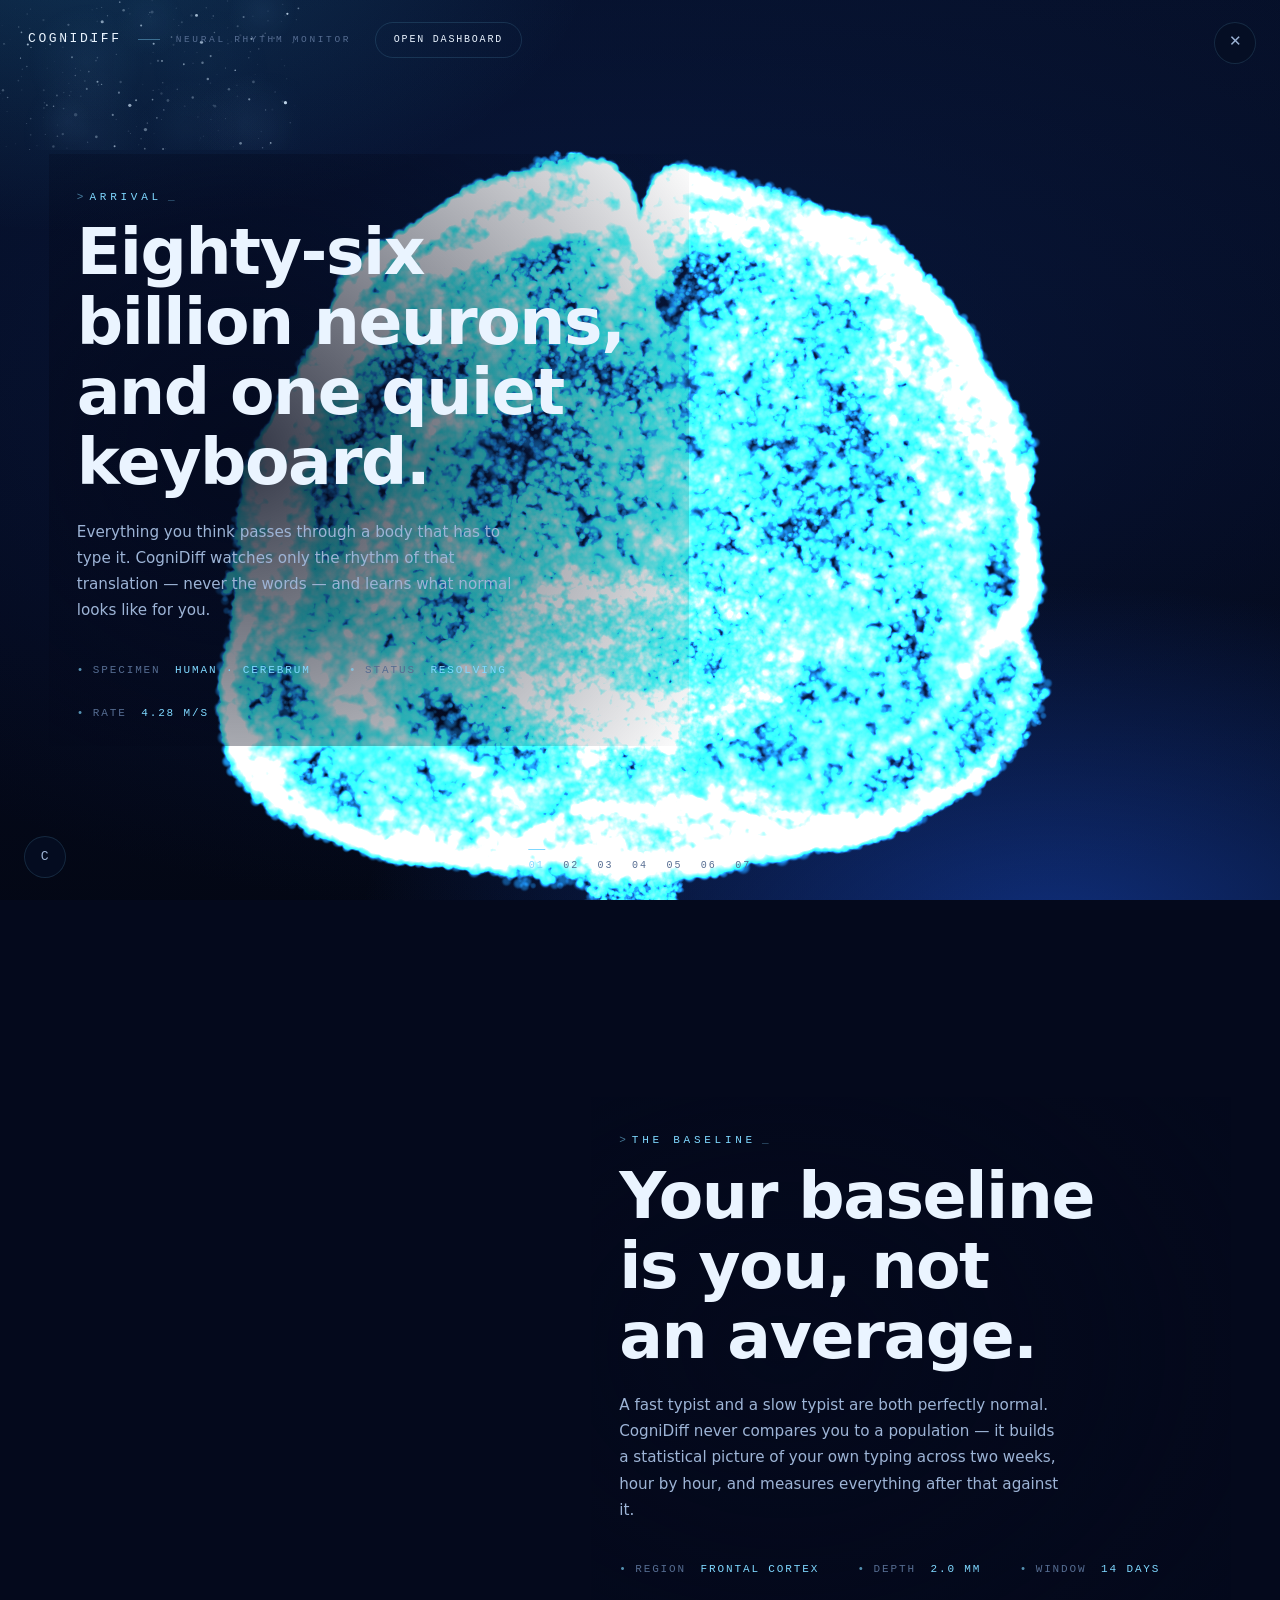
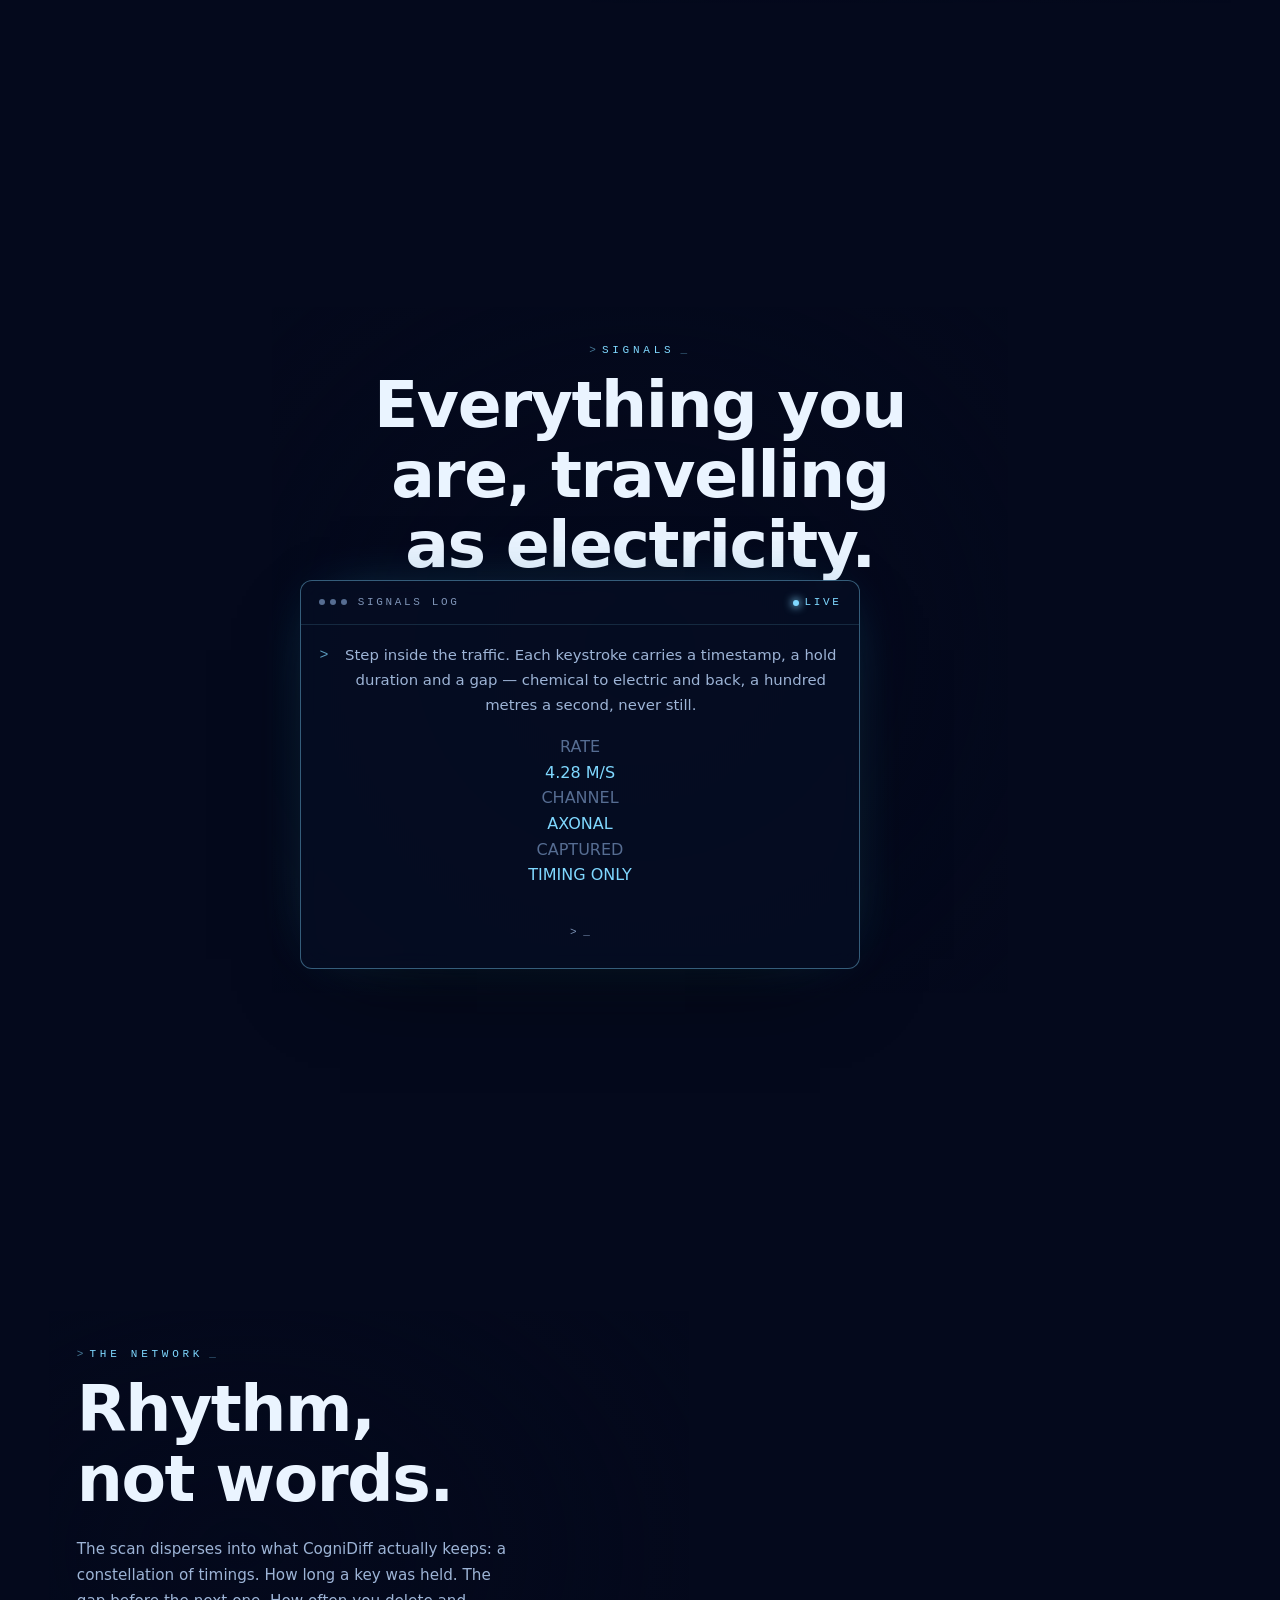
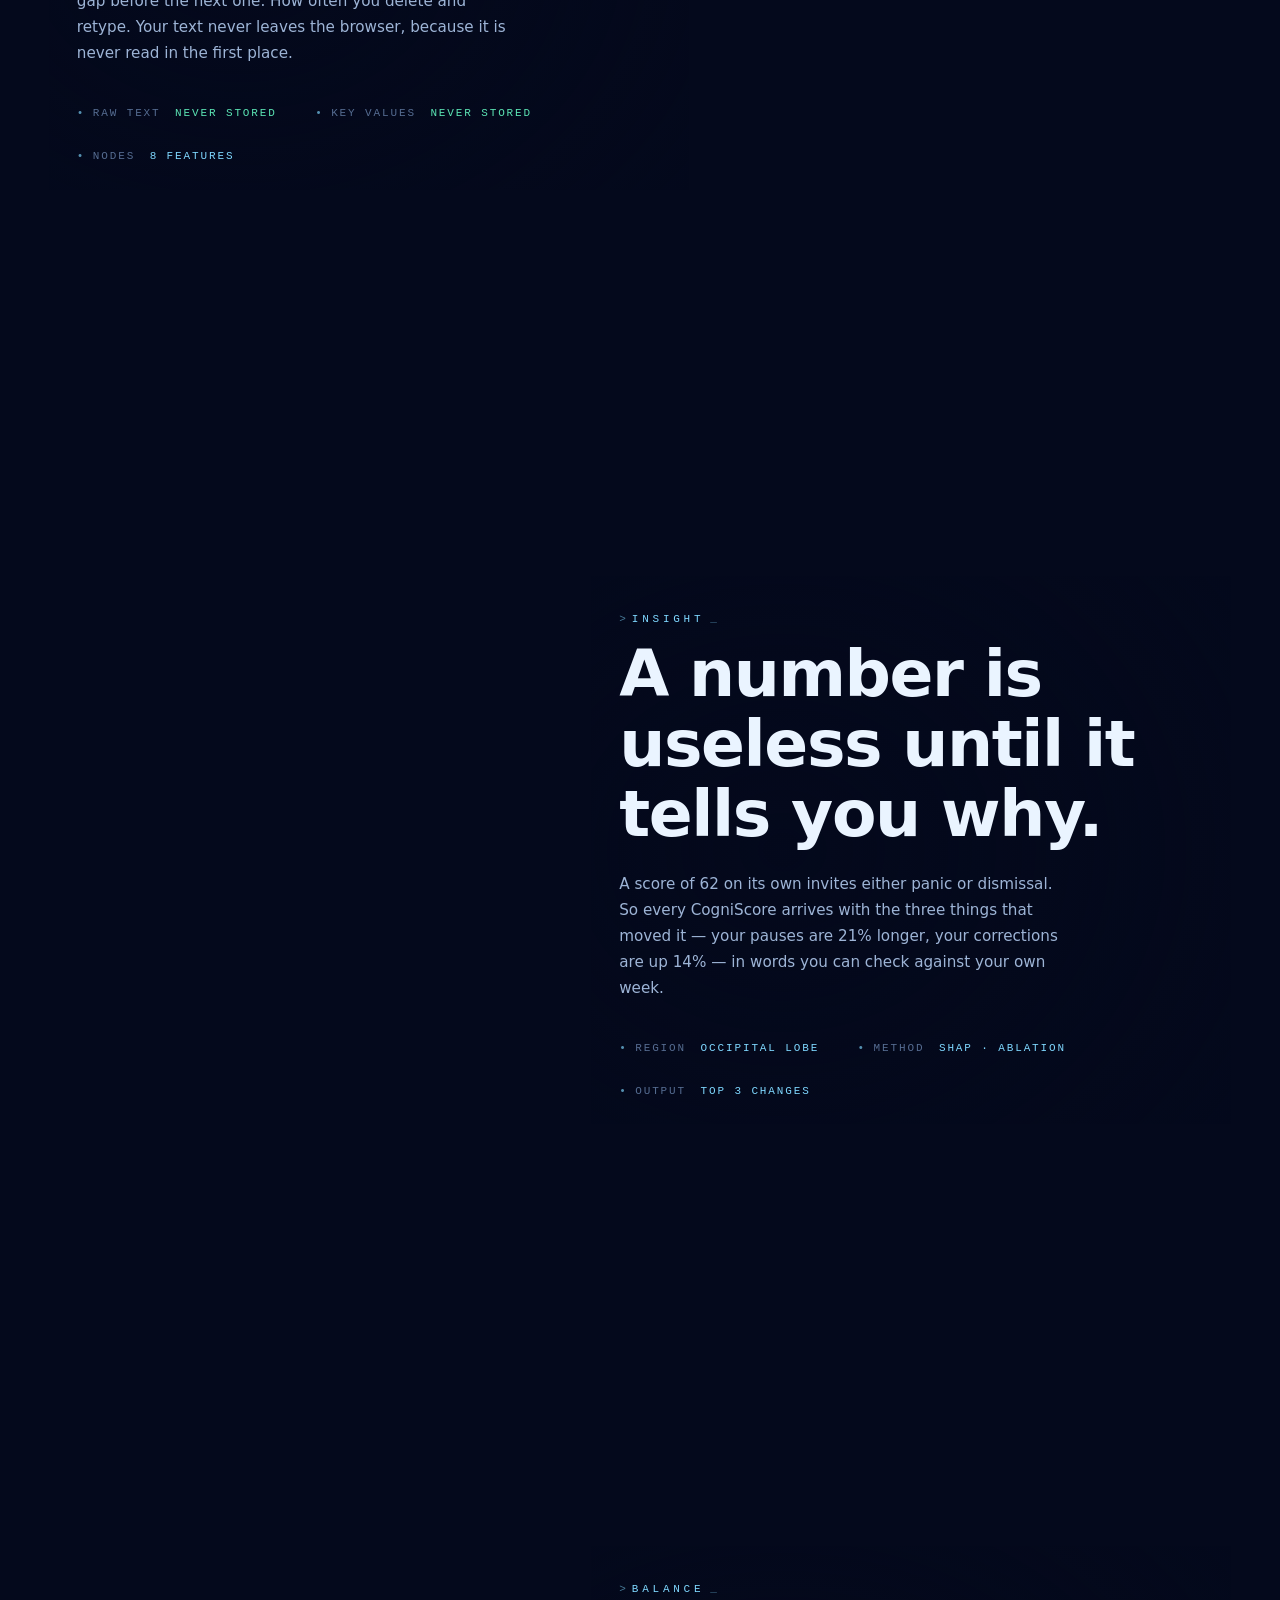
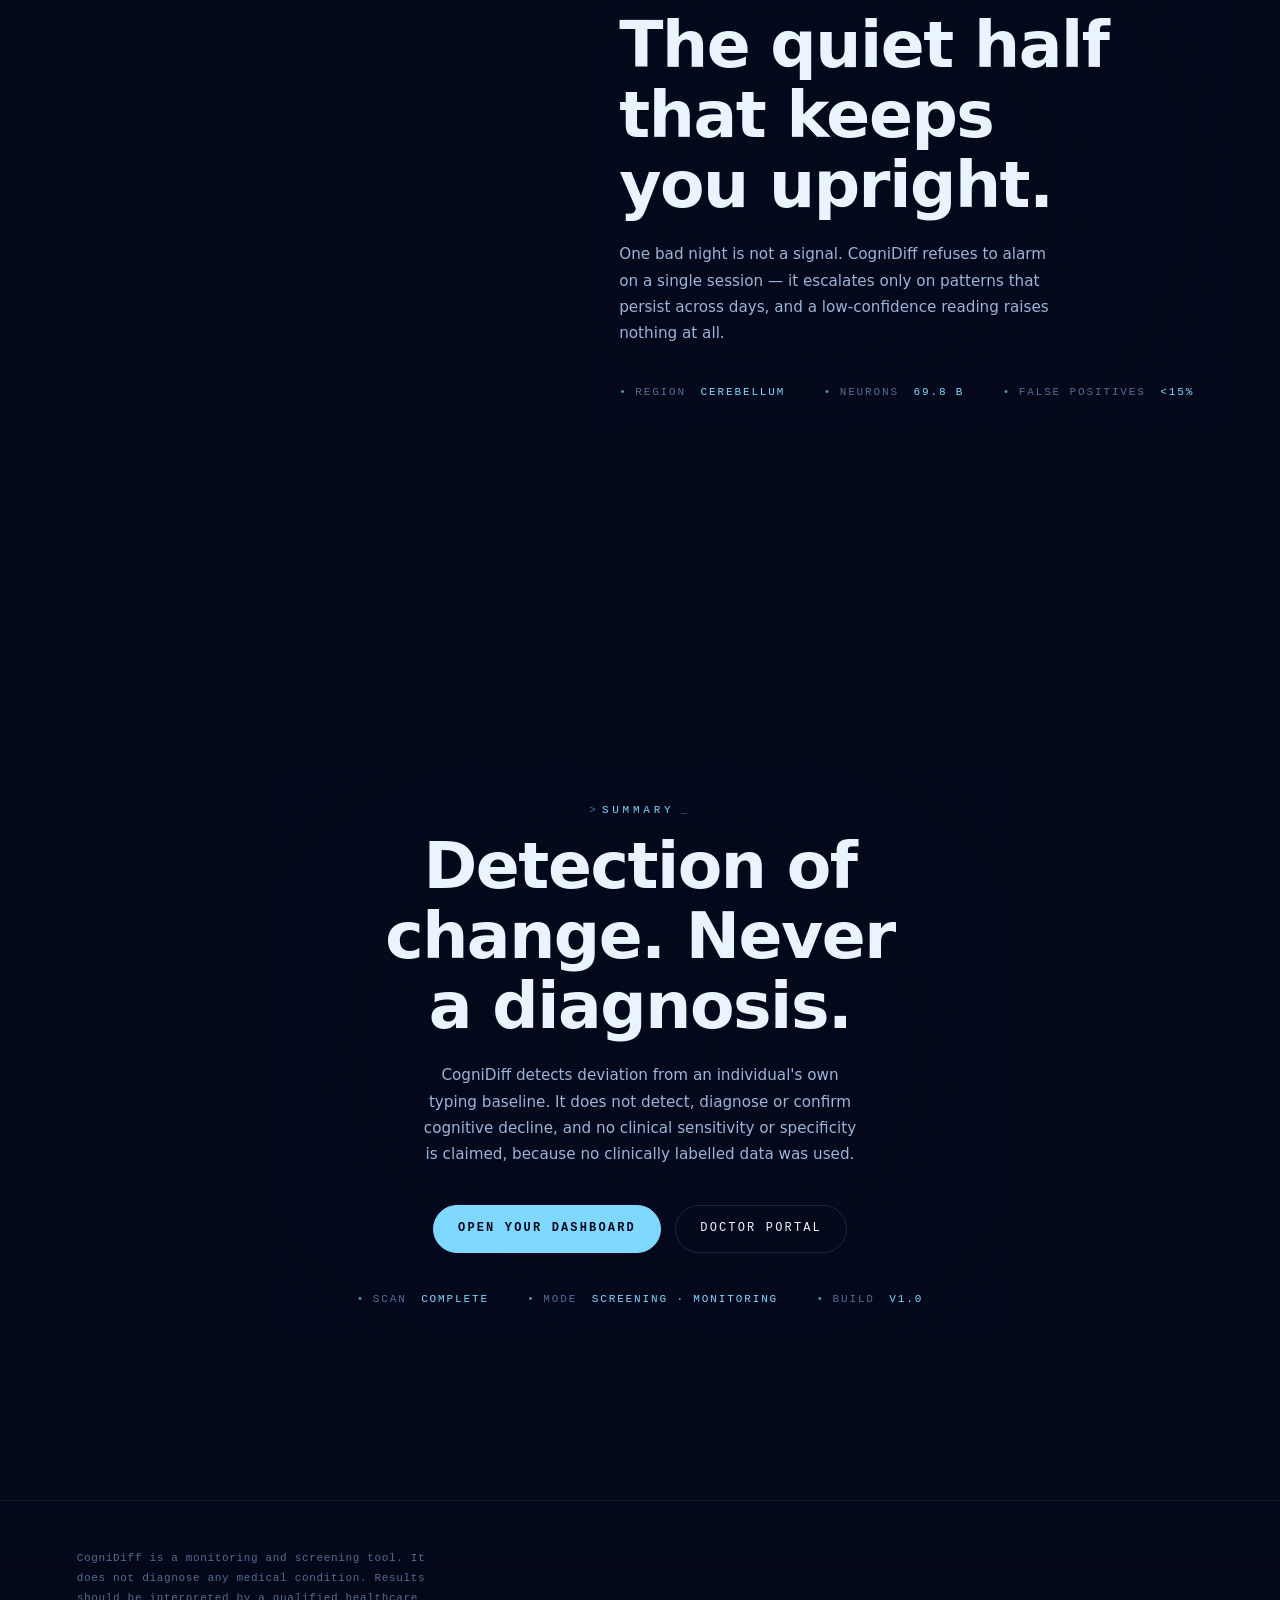
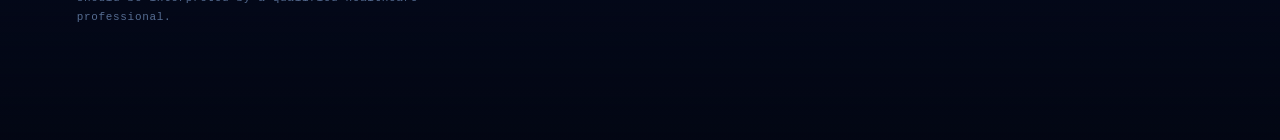
==== frontend/index.html @ f2e7f87f "CogniDiff v1.0 — privacy-preserving cognitive change detection Chrome extension (keystroke timing ca" ====
<!doctype html>
<html lang="en">
<head>
<meta charset="utf-8">
<meta name="viewport" content="width=device-width, initial-scale=1">
<title>CogniDiff — Neural Mapping</title>
<meta name="description" content="CogniDiff detects deviation from your own typing baseline — privately, on your terms. A monitoring and screening tool, not a diagnostic device.">
<link rel="icon" href="assets/favicon.png">
<link rel="stylesheet" href="assets/neural.css">
<link rel="stylesheet" href="assets/landing.css">
</head>
<body class="landing">

<a class="skip-link" href="#state-1">Skip to content</a>

<div class="field" aria-hidden="true"></div>
<canvas id="starfield" aria-hidden="true"></canvas>
<canvas id="brain" aria-hidden="true"></canvas>

<!-- The scan is decorative; this is what a screen reader gets instead. -->
<p class="sr-only">
  A three-dimensional particle rendering of a human brain rotates and zooms as
  you scroll through seven sections describing how CogniDiff works. The
  animation is decorative — all information is in the text below.
</p>

<!-- fixed HUD ---------------------------------------------------------- -->
<a class="hud-close" href="pages/login.html" aria-label="Close the introduction and sign in">&#10005;</a>
<a class="hud-mark" href="#state-1" aria-label="Back to the top">C</a>

<nav class="topbar" aria-label="Primary">
  <span class="topbar__brand">CogniDiff</span>
  <span class="topbar__sep" aria-hidden="true"></span>
  <span class="topbar__tag">NEURAL&nbsp;RHYTHM&nbsp;MONITOR</span>
  <a class="btn btn--ghost topbar__cta" href="pages/login.html">Open dashboard</a>
</nav>

<ol class="steps" id="steps" aria-label="Section progress">
  <li aria-current="step">01</li><li>02</li><li>03</li>
  <li>04</li><li>05</li><li>06</li><li>07</li>
</ol>

<main id="scroll">

  <!-- 01 ARRIVAL ------------------------------------------------------- -->
  <section class="state state--left" id="state-1" data-state="1">
    <div class="state__copy">
      <p class="tag">ARRIVAL</p>
      <h1 class="display">Eighty-six billion neurons, and one quiet keyboard.</h1>
      <p class="lede">
        Everything you think passes through a body that has to type it. CogniDiff
        watches only the rhythm of that translation — never the words — and
        learns what normal looks like for you.
      </p>
      <ul class="telemetry">
        <li>SPECIMEN <b>HUMAN&nbsp;&middot;&nbsp;CEREBRUM</b></li>
        <li>STATUS <b data-live="status">MAPPING</b></li>
        <li>RATE <b data-live="rate">4.21 M/S</b></li>
      </ul>
    </div>
  </section>

  <!-- 02 THE BASELINE -------------------------------------------------- -->
  <section class="state state--right" id="state-2" data-state="2">
    <div class="state__copy">
      <p class="tag">THE&nbsp;BASELINE</p>
      <h2 class="display">Your baseline is you, not an average.</h2>
      <p class="lede">
        A fast typist and a slow typist are both perfectly normal. CogniDiff never
        compares you to a population — it builds a statistical picture of your own
        typing across two weeks, hour by hour, and measures everything after that
        against it.
      </p>
      <ul class="telemetry">
        <li>REGION <b>FRONTAL&nbsp;CORTEX</b></li>
        <li>DEPTH <b>2.0&nbsp;MM</b></li>
        <li>WINDOW <b data-live="window">14 DAYS</b></li>
      </ul>
    </div>
  </section>

  <!-- 03 SIGNALS — terminal card --------------------------------------- -->
  <section class="state state--center" id="state-3" data-state="3">
    <div class="state__copy state__copy--wide">
      <p class="tag">SIGNALS</p>
      <h2 class="display display--center">Everything you are, travelling as electricity.</h2>

      <div class="terminal">
        <div class="terminal__bar">
          <span><span class="terminal__dots" aria-hidden="true"><i></i><i></i><i></i></span>SIGNALS&nbsp;LOG</span>
          <span class="terminal__live">LIVE</span>
        </div>
        <div class="terminal__body">
          <p class="terminal__line">
            Step inside the traffic. Each keystroke carries a timestamp, a hold
            duration and a gap — chemical to electric and back, a hundred metres
            a second, never still.
          </p>
          <dl class="terminal__rows">
            <div><dt class="k">RATE</dt><dd class="v" data-live="rate">4.21 M/S</dd></div>
            <div><dt class="k">CHANNEL</dt><dd class="v">AXONAL</dd></div>
            <div><dt class="k">CAPTURED</dt><dd class="v">TIMING&nbsp;ONLY</dd></div>
          </dl>
        </div>
        <p class="terminal__prompt">&gt;&nbsp;</p>
      </div>
    </div>
  </section>

  <!-- 04 THE NETWORK --------------------------------------------------- -->
  <section class="state state--left" id="state-4" data-state="4">
    <div class="state__copy">
      <p class="tag">THE&nbsp;NETWORK</p>
      <h2 class="display">Rhythm, not words.</h2>
      <p class="lede">
        The scan disperses into what CogniDiff actually keeps: a constellation of
        timings. How long a key was held. The gap before the next one. How often
        you delete and retype. Your text never leaves the browser, because it is
        never read in the first place.
      </p>
      <ul class="telemetry">
        <li>RAW&nbsp;TEXT <b class="tel--ok">NEVER&nbsp;STORED</b></li>
        <li>KEY&nbsp;VALUES <b class="tel--ok">NEVER&nbsp;STORED</b></li>
        <li>NODES <b data-live="nodes">8&nbsp;FEATURES</b></li>
      </ul>
    </div>
  </section>

  <!-- 05 INSIGHT ------------------------------------------------------- -->
  <section class="state state--right" id="state-5" data-state="5">
    <div class="state__copy">
      <p class="tag">INSIGHT</p>
      <h2 class="display">A number is useless until it tells you why.</h2>
      <p class="lede">
        A score of 62 on its own invites either panic or dismissal. So every
        CogniScore arrives with the three things that moved it — your pauses are
        21% longer, your corrections are up 14% — in words you can check against
        your own week.
      </p>
      <ul class="telemetry">
        <li>REGION <b>OCCIPITAL&nbsp;LOBE</b></li>
        <li>METHOD <b>SHAP&nbsp;&middot;&nbsp;ABLATION</b></li>
        <li>OUTPUT <b data-live="output">TOP&nbsp;3&nbsp;CHANGES</b></li>
      </ul>
    </div>
  </section>

  <!-- 06 BALANCE ------------------------------------------------------- -->
  <section class="state state--center-low" id="state-6" data-state="6">
    <div class="state__copy">
      <p class="tag">BALANCE</p>
      <h2 class="display">The quiet half that keeps you upright.</h2>
      <p class="lede">
        One bad night is not a signal. CogniDiff refuses to alarm on a single
        session — it escalates only on patterns that persist across days, and a
        low-confidence reading raises nothing at all.
      </p>
      <ul class="telemetry">
        <li>REGION <b>CEREBELLUM</b></li>
        <li>NEURONS <b>69.8&nbsp;B</b></li>
        <li>FALSE&nbsp;POSITIVES <b data-live="fp">&lt;15%</b></li>
      </ul>
    </div>
  </section>

  <!-- 07 SUMMARY ------------------------------------------------------- -->
  <section class="state state--center" id="state-7" data-state="7">
    <div class="state__copy state__copy--wide">
      <p class="tag">SUMMARY</p>
      <h2 class="display display--center">Detection of change. Never a diagnosis.</h2>
      <p class="lede lede--center">
        CogniDiff detects deviation from an individual's own typing baseline. It
        does not detect, diagnose or confirm cognitive decline, and no clinical
        sensitivity or specificity is claimed, because no clinically labelled
        data was used.
      </p>

      <div class="cta">
        <a class="btn btn--solid" href="pages/login.html">Open your dashboard</a>
        <a class="btn btn--ghost" href="pages/login.html?role=doctor">Doctor portal</a>
      </div>

      <ul class="telemetry telemetry--center">
        <li>SCAN <b>COMPLETE</b></li>
        <li>MODE <b>SCREENING&nbsp;&middot;&nbsp;MONITORING</b></li>
        <li>BUILD <b>v1.0</b></li>
      </ul>
    </div>
  </section>

</main>

<footer class="landing-foot">
  <p>
    CogniDiff is a monitoring and screening tool. It does not diagnose any medical
    condition. Results should be interpreted by a qualified healthcare professional.
  </p>
</footer>

<script src="vendor/three.min.js"></script>
<script src="vendor/gsap.min.js"></script>
<script src="vendor/ScrollTrigger.min.js"></script>
<script src="assets/starfield.js"></script>
<script src="assets/neural-brain.js"></script>
<script src="assets/landing.js"></script>
</body>
</html>
---- frontend/assets/neural.css ----
/* ==========================================================================
   CogniDiff design system
   Deep navy field, drifting starfield, cyan neural accents, monospace HUD.
   Shared by the landing page, the dashboard, the mini-tasks and the doctor
   report so the whole product reads as one instrument.
   ========================================================================== */

:root {
  /* --- field ------------------------------------------------------------ */
  --bg-deep:    #04091c;
  --bg-mid:     #071331;
  --bg-high:    #0b2050;
  --glow-blue:  #1a4fd0;
  --glow-cyan:  #38bdf8;

  /* --- surfaces --------------------------------------------------------- */
  --panel:      rgba(12, 30, 68, .42);
  --panel-solid:rgba(7, 17, 42, .92);
  --line:       rgba(127, 216, 255, .14);
  --line-hot:   rgba(127, 216, 255, .40);

  /* --- ink -------------------------------------------------------------- */
  --text:       #eaf4ff;
  --text-dim:   #9db4d6;
  --muted:      #7f95b8;
  --faint:      #566d92;

  /* --- accents ---------------------------------------------------------- */
  --cyan:       #7fd8ff;
  --cyan-hot:   #38bdf8;
  --green:      #5ce6b5;
  --yellow:     #ffd166;
  --orange:     #ff9f5a;
  --red:        #ff7a8a;
  --violet:     #a78bfa;

  /* --- type ------------------------------------------------------------- */
  --mono: "JetBrains Mono", "Cascadia Mono", "SF Mono", Consolas, ui-monospace, monospace;
  --sans: "Segoe UI Variable Display", "Segoe UI", Inter, system-ui, -apple-system, sans-serif;

  --step: clamp(11px, .78vw, 13px);
  --radius: 12px;
  --maxw: 1240px;
}

* { box-sizing: border-box; }

html { scroll-behavior: smooth; }
@media (prefers-reduced-motion: reduce) { html { scroll-behavior: auto; } }

body {
  margin: 0;
  min-height: 100vh;
  font-family: var(--sans);
  font-size: 16px;                 /* health tool — never below 16px body */
  line-height: 1.6;
  color: var(--text);
  background: var(--bg-deep);
  -webkit-font-smoothing: antialiased;
  overflow-x: hidden;
}

/* The galaxy field. Two coloured glows over a vertical gradient, exactly the
   deep-navy-with-a-blue-bloom look of the reference scan. */
.field {
  position: fixed;
  inset: 0;
  z-index: -2;
  background:
    radial-gradient(90% 65% at 82% 104%, rgba(26, 79, 208, .55), transparent 60%),
    radial-gradient(70% 55% at 6% -6%,  rgba(56, 189, 248, .18), transparent 58%),
    radial-gradient(120% 90% at 50% 40%, rgba(11, 32, 80, .55), transparent 70%),
    linear-gradient(175deg, #061029 0%, var(--bg-deep) 60%, #030713 100%);
}

/* Starfield canvas sits above the gradient, below all content. */
#starfield {
  position: fixed;
  inset: 0;
  z-index: -1;
  pointer-events: none;
}

/* ==========================================================================
   accessibility primitives
   ========================================================================== */

.sr-only {
  position: absolute; width: 1px; height: 1px;
  padding: 0; margin: -1px; overflow: hidden;
  clip: rect(0 0 0 0); white-space: nowrap; border: 0;
}

.skip-link {
  position: absolute; top: -100px; left: 12px; z-index: 999;
  padding: 12px 18px; border-radius: 8px;
  background: var(--cyan); color: #04091c;
  font-family: var(--mono); font-size: 13px; font-weight: 600;
  text-decoration: none;
}
.skip-link:focus { top: 12px; }

:focus-visible {
  outline: 2px solid var(--cyan-hot);
  outline-offset: 3px;
  border-radius: 4px;
}

/* ==========================================================================
   HUD typography
   ========================================================================== */

.tag {
  display: inline-flex; align-items: center; gap: .55em;
  font-family: var(--mono);
  font-size: var(--step);
  font-weight: 500;
  letter-spacing: .34em;
  text-transform: uppercase;
  color: var(--cyan);
}
.tag::before { content: ">"; opacity: .55; letter-spacing: 0; }
.tag::after {
  content: "_";
  opacity: .5;
  animation: blink 1.15s steps(2, start) infinite;
}
@keyframes blink { 0%, 50% { opacity: .5 } 51%, 100% { opacity: 0 } }

h1, h2, h3 { margin: 0; font-weight: 640; letter-spacing: -.022em; line-height: 1.08; }

.display {
  font-size: clamp(2.1rem, 5.2vw, 4.05rem);
  max-width: 15ch;
  text-wrap: balance;
}

.lede {
  margin: 1.35rem 0 0;
  max-width: 46ch;
  font-size: clamp(.95rem, 1.15vw, 1.06rem);
  line-height: 1.72;
  color: var(--text-dim);
}

.hdr {
  margin: 0 0 1rem;
  font-family: var(--mono);
  font-size: var(--step);
  letter-spacing: .26em;
  text-transform: uppercase;
  color: var(--faint);
}
.hdr b { color: var(--cyan); font-weight: 500; }

/* telemetry row — the bottom metadata strip */
.telemetry {
  display: flex; flex-wrap: wrap; gap: 1.6rem 2.4rem;
  margin: 2.4rem 0 0; padding: 0;
  list-style: none;
}
.telemetry > li {
  position: relative;
  padding-left: 1rem;
  font-family: var(--mono);
  font-size: var(--step);
  letter-spacing: .17em;
  text-transform: uppercase;
  color: var(--faint);
  white-space: nowrap;
}
.telemetry > li::before {
  content: "\2022";
  position: absolute; left: 0; top: 0;
  color: var(--cyan); opacity: .65;
}
.telemetry b {
  margin-left: .55em;
  color: var(--cyan);
  font-weight: 500;
}

/* ==========================================================================
   panels + terminal cards
   ========================================================================== */

.panel {
  padding: 1.5rem 1.65rem;
  border: 1px solid var(--line);
  border-radius: var(--radius);
  background: var(--panel);
  backdrop-filter: blur(9px);
}

.terminal {
  max-width: 560px;
  border: 1px solid var(--line-hot);
  border-radius: var(--radius);
  background: rgba(6, 14, 36, .74);
  backdrop-filter: blur(11px);
  box-shadow: 0 30px 90px -40px rgba(0, 0, 0, .9),
              0 0 60px -30px rgba(56, 189, 248, .5);
  overflow: hidden;
}
.terminal__bar {
  display: flex; align-items: center; justify-content: space-between; gap: 1rem;
  padding: .78rem 1.1rem;
  border-bottom: 1px solid var(--line);
  font-family: var(--mono); font-size: var(--step);
  letter-spacing: .24em; text-transform: uppercase;
  color: var(--muted);
}
.terminal__dots { display: inline-flex; gap: 5px; margin-right: .7rem; }
.terminal__dots i {
  width: 6px; height: 6px; border-radius: 50%;
  background: var(--faint);
}
.terminal__live {
  display: inline-flex; align-items: center; gap: .5em;
  color: var(--cyan);
}
.terminal__live::before {
  content: ""; width: 6px; height: 6px; border-radius: 50%;
  background: var(--cyan);
  box-shadow: 0 0 9px 1px var(--cyan);
  animation: livepulse 1.9s ease-in-out infinite;
}
@keyframes livepulse { 0%, 100% { opacity: 1 } 50% { opacity: .28 } }

.terminal__body { padding: 1.15rem 1.15rem .5rem; }
.terminal__line {
  position: relative;
  padding-left: 1.35rem;
  margin: 0 0 1rem;
  font-size: .93rem; line-height: 1.68;
  color: var(--text-dim);
}
.terminal__line::before {
  content: ">";
  position: absolute; left: 0; top: 0;
  font-family: var(--mono); color: var(--cyan); opacity: .7;
}
.terminal__rows { margin: 0; padding: 0 0 .35rem; list-style: none; }
.terminal__rows li {
  display: flex; align-items: baseline; justify-content: space-between; gap: 1rem;
  padding: .48rem 0;
  border-top: 1px solid rgba(127, 216, 255, .08);
  font-family: var(--mono); font-size: var(--step);
  letter-spacing: .17em; text-transform: uppercase;
}
.terminal__rows dt, .terminal__rows .k { color: var(--faint); }
.terminal__rows dd, .terminal__rows .v { margin: 0; color: var(--cyan); }
.terminal__prompt {
  padding: .7rem 1.15rem 1rem;
  font-family: var(--mono); font-size: var(--step);
  color: var(--muted);
}
.terminal__prompt::after {
  content: "_";
  animation: blink 1.15s steps(2, start) infinite;
}

/* ==========================================================================
   chrome — fixed HUD furniture
   ========================================================================== */

.hud-close, .hud-mark {
  position: fixed; z-index: 40;
  display: grid; place-items: center;
  width: 42px; height: 42px;
  border-radius: 50%;
  border: 1px solid var(--line);
  background: rgba(6, 14, 36, .8);
  backdrop-filter: blur(8px);
  color: var(--text-dim);
  font-family: var(--mono); font-size: 15px;
  text-decoration: none;
  cursor: pointer;
  transition: color .2s, border-color .2s, background .2s, transform .2s;
}
.hud-close { top: 22px; right: 24px; }
.hud-mark  { bottom: 22px; left: 24px; font-size: 13px; letter-spacing: .05em; }
.hud-close:hover, .hud-mark:hover {
  color: var(--cyan); border-color: var(--line-hot);
  background: rgba(26, 79, 208, .3);
}

/* step indicator */
.steps {
  position: fixed; z-index: 40;
  bottom: 26px; left: 50%; transform: translateX(-50%);
  display: flex; gap: 1.15rem;
  margin: 0; padding: 0; list-style: none;
  font-family: var(--mono); font-size: 10px; letter-spacing: .2em;
}
.steps li { position: relative; color: var(--faint); opacity: .5; transition: opacity .3s, color .3s; }
.steps li::before {
  content: ""; position: absolute;
  top: -9px; left: 50%; transform: translateX(-50%) scaleX(0);
  width: 17px; height: 1px;
  background: var(--cyan);
  transition: transform .35s ease;
}
.steps li[aria-current="step"] { color: var(--cyan); opacity: 1; }
.steps li[aria-current="step"]::before { transform: translateX(-50%) scaleX(1); }

/* ==========================================================================
   buttons, badges, links
   ========================================================================== */

.btn {
  display: inline-flex; align-items: center; justify-content: center; gap: .6em;
  padding: .82rem 1.5rem;
  border: 1px solid var(--line-hot);
  border-radius: 999px;
  background: rgba(26, 79, 208, .22);
  color: var(--text);
  font-family: var(--mono); font-size: 12px;
  letter-spacing: .18em; text-transform: uppercase;
  text-decoration: none;
  cursor: pointer;
  transition: background .2s, border-color .2s, color .2s, transform .12s;
}
.btn:hover {
  background: rgba(56, 189, 248, .3);
  border-color: var(--cyan);
  color: #fff;
}
.btn:active { transform: translateY(1px); }
.btn--ghost { background: transparent; border-color: var(--line); }
.btn--ghost:hover { background: rgba(26, 79, 208, .22); }
.btn--solid { background: var(--cyan); border-color: var(--cyan); color: #04091c; font-weight: 600; }
.btn--solid:hover { background: #a8e6ff; border-color: #a8e6ff; color: #04091c; }
.btn--danger { color: var(--red); border-color: rgba(255, 122, 138, .38); background: transparent; }
.btn--danger:hover { background: rgba(255, 122, 138, .16); border-color: var(--red); color: #fff; }
.btn[disabled] { opacity: .45; cursor: not-allowed; }

.badge {
  display: inline-flex; align-items: center; gap: .5em;
  padding: .34rem .8rem;
  border: 1px solid var(--line);
  border-radius: 999px;
  font-family: var(--mono); font-size: 10.5px;
  letter-spacing: .16em; text-transform: uppercase;
  color: var(--muted);
  white-space: nowrap;
}
.badge__dot { width: 7px; height: 7px; border-radius: 50%; background: currentColor; flex: none; }

/* Alert states always carry colour PLUS a text label PLUS an icon glyph.
   A red circle alone is meaningless to a colourblind user and invisible to a
   screen reader, so colour is never the only channel. */
.badge--green  { color: var(--green);  border-color: rgba(92, 230, 181, .4); }
.badge--yellow { color: var(--yellow); border-color: rgba(255, 209, 102, .4); }
.badge--orange { color: var(--orange); border-color: rgba(255, 159, 90, .4); }
.badge--red    { color: var(--red);    border-color: rgba(255, 122, 138, .45); }
.badge--blue   { color: var(--cyan);   border-color: var(--line-hot); }
.badge--grey   { color: var(--muted);  border-color: var(--line); }

a { color: var(--cyan); }

/* ==========================================================================
   layout helpers
   ========================================================================== */

.shell { width: min(100% - 3rem, var(--maxw)); margin-inline: auto; }

.grid { display: grid; gap: 1.15rem; }
.grid--2 { grid-template-columns: repeat(auto-fit, minmax(300px, 1fr)); }
.grid--3 { grid-template-columns: repeat(auto-fit, minmax(240px, 1fr)); }

.stack > * + * { margin-top: 1.15rem; }

.scroll-x { overflow-x: auto; }

@media (max-width: 640px) {
  .shell { width: calc(100% - 1.6rem); }
  .hud-close { top: 14px; right: 14px; width: 38px; height: 38px; }
  .hud-mark { bottom: 68px; left: 14px; width: 38px; height: 38px; }
  .telemetry { gap: .9rem 1.4rem; }
}

@media (prefers-reduced-motion: reduce) {
  *, *::before, *::after {
    animation-duration: .001ms !important;
    animation-iteration-count: 1 !important;
    transition-duration: .001ms !important;
  }
}
---- frontend/assets/landing.css ----
/* Landing page — the seven-state neural scan.
   The brain canvas is fixed behind everything; the copy scrolls over it. */

#brain {
  position: fixed;
  inset: 0;
  width: 100%;
  height: 100%;
  z-index: 0;
  pointer-events: none;
}

.landing main { position: relative; z-index: 10; }

/* --- top bar ------------------------------------------------------------ */

.topbar {
  position: fixed; z-index: 40;
  top: 22px; left: 28px;
  display: flex; align-items: center; gap: 1rem;
}
.topbar__brand {
  font-family: var(--mono); font-size: 13px;
  letter-spacing: .2em; text-transform: uppercase;
  color: var(--text);
}
.topbar__sep { width: 22px; height: 1px; background: var(--line-hot); }
.topbar__tag {
  font-family: var(--mono); font-size: 9.5px;
  letter-spacing: .28em; color: var(--faint);
}
.topbar__cta { margin-left: .5rem; padding: .55rem 1.1rem; font-size: 10px; }

@media (max-width: 820px) {
  .topbar { top: 14px; left: 14px; gap: .6rem; }
  .topbar__sep, .topbar__tag { display: none; }
  .topbar__cta { padding: .45rem .85rem; font-size: 9px; }
}

/* --- states ------------------------------------------------------------- */

.state {
  position: relative;
  min-height: 100svh;
  display: grid;
  align-items: center;
  padding: 8rem clamp(1.5rem, 6vw, 6.5rem);
}

/* Copy position alternates per state, exactly as the scan swings around it. */
.state--left       { justify-items: start; }
.state--right      { justify-items: end; }
.state--center     { justify-items: center; text-align: center; }
.state--center-low { justify-items: end; align-items: end; padding-bottom: 22vh; }

.state__copy {
  position: relative;
  max-width: 40rem;
  /* The copy needs to stay readable over the brightest part of the scan, so it
     carries its own soft scrim rather than dimming the whole render. */
  padding: 1.5rem 1.75rem;
  margin: -1.5rem -1.75rem;
  background: radial-gradient(120% 120% at 30% 50%, rgba(4, 9, 28, .82), rgba(4, 9, 28, 0) 72%);
}
.state--right .state__copy  { background-position: 70% 50%; text-align: left; }
.state--center .state__copy { background: radial-gradient(110% 110% at 50% 50%, rgba(4, 9, 28, .84), rgba(4, 9, 28, 0) 70%); }
.state__copy--wide { max-width: 46rem; }

.display--center { margin-inline: auto; max-width: 18ch; }
.lede--center { margin-inline: auto; }

.telemetry--center { justify-content: center; }
.tel--ok { color: var(--green) !important; }

.cta {
  display: flex; flex-wrap: wrap; gap: .9rem;
  justify-content: center;
  margin-top: 2.4rem;
}

/* --- entrance animation ------------------------------------------------- */
/* JS adds .is-in when a state scrolls into view; if JS never runs, the
   :not(.js) fallback below keeps everything visible. */

.js .state__copy > * {
  opacity: 0;
  transform: translateY(26px);
}
.js .state__copy.is-in > * {
  opacity: 1;
  transform: none;
  transition: opacity .85s cubic-bezier(.22, .8, .3, 1),
              transform .85s cubic-bezier(.22, .8, .3, 1);
}
.js .state__copy.is-in > *:nth-child(1) { transition-delay: .02s; }
.js .state__copy.is-in > *:nth-child(2) { transition-delay: .10s; }
.js .state__copy.is-in > *:nth-child(3) { transition-delay: .18s; }
.js .state__copy.is-in > *:nth-child(4) { transition-delay: .26s; }
.js .state__copy.is-in > *:nth-child(5) { transition-delay: .34s; }

@media (prefers-reduced-motion: reduce) {
  .js .state__copy > * { opacity: 1; transform: none; }
}

/* --- footer ------------------------------------------------------------- */

.landing-foot {
  position: relative; z-index: 10;
  padding: 3rem clamp(1.5rem, 6vw, 6.5rem) 7rem;
  border-top: 1px solid rgba(127, 216, 255, .08);
  background: linear-gradient(180deg, rgba(4, 9, 28, 0), rgba(3, 7, 19, .92));
}
.landing-foot p {
  max-width: 58ch; margin: 0;
  font-family: var(--mono); font-size: 11px; line-height: 1.8;
  letter-spacing: .06em;
  color: var(--faint);
}

@media (max-width: 640px) {
  .state { padding: 6rem 1.25rem; min-height: 100svh; }
  .state--right, .state--center-low { justify-items: start; align-items: center; padding-bottom: 6rem; }
  .state__copy { max-width: none; }
  .display--center { margin-inline: 0; }
  .lede--center { margin-inline: 0; }
  .cta { justify-content: flex-start; }
  .telemetry--center { justify-content: flex-start; }
}
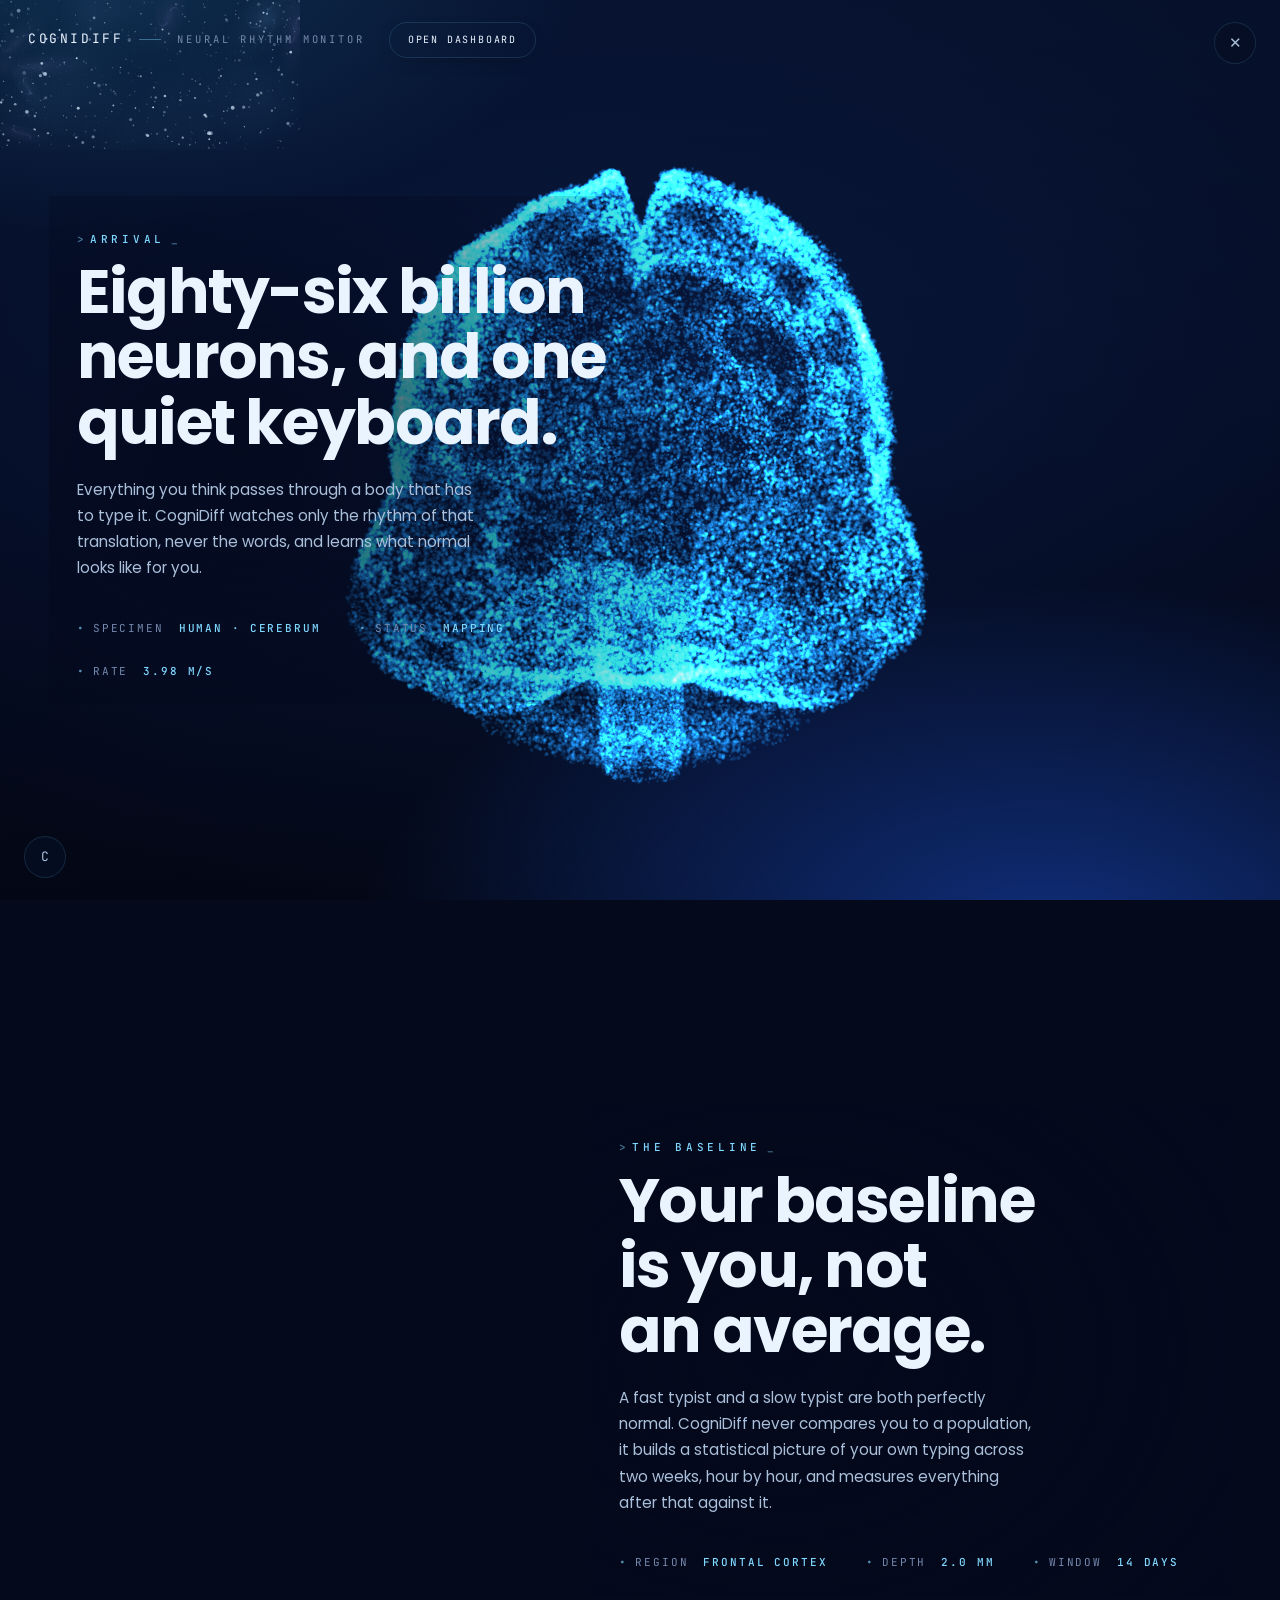
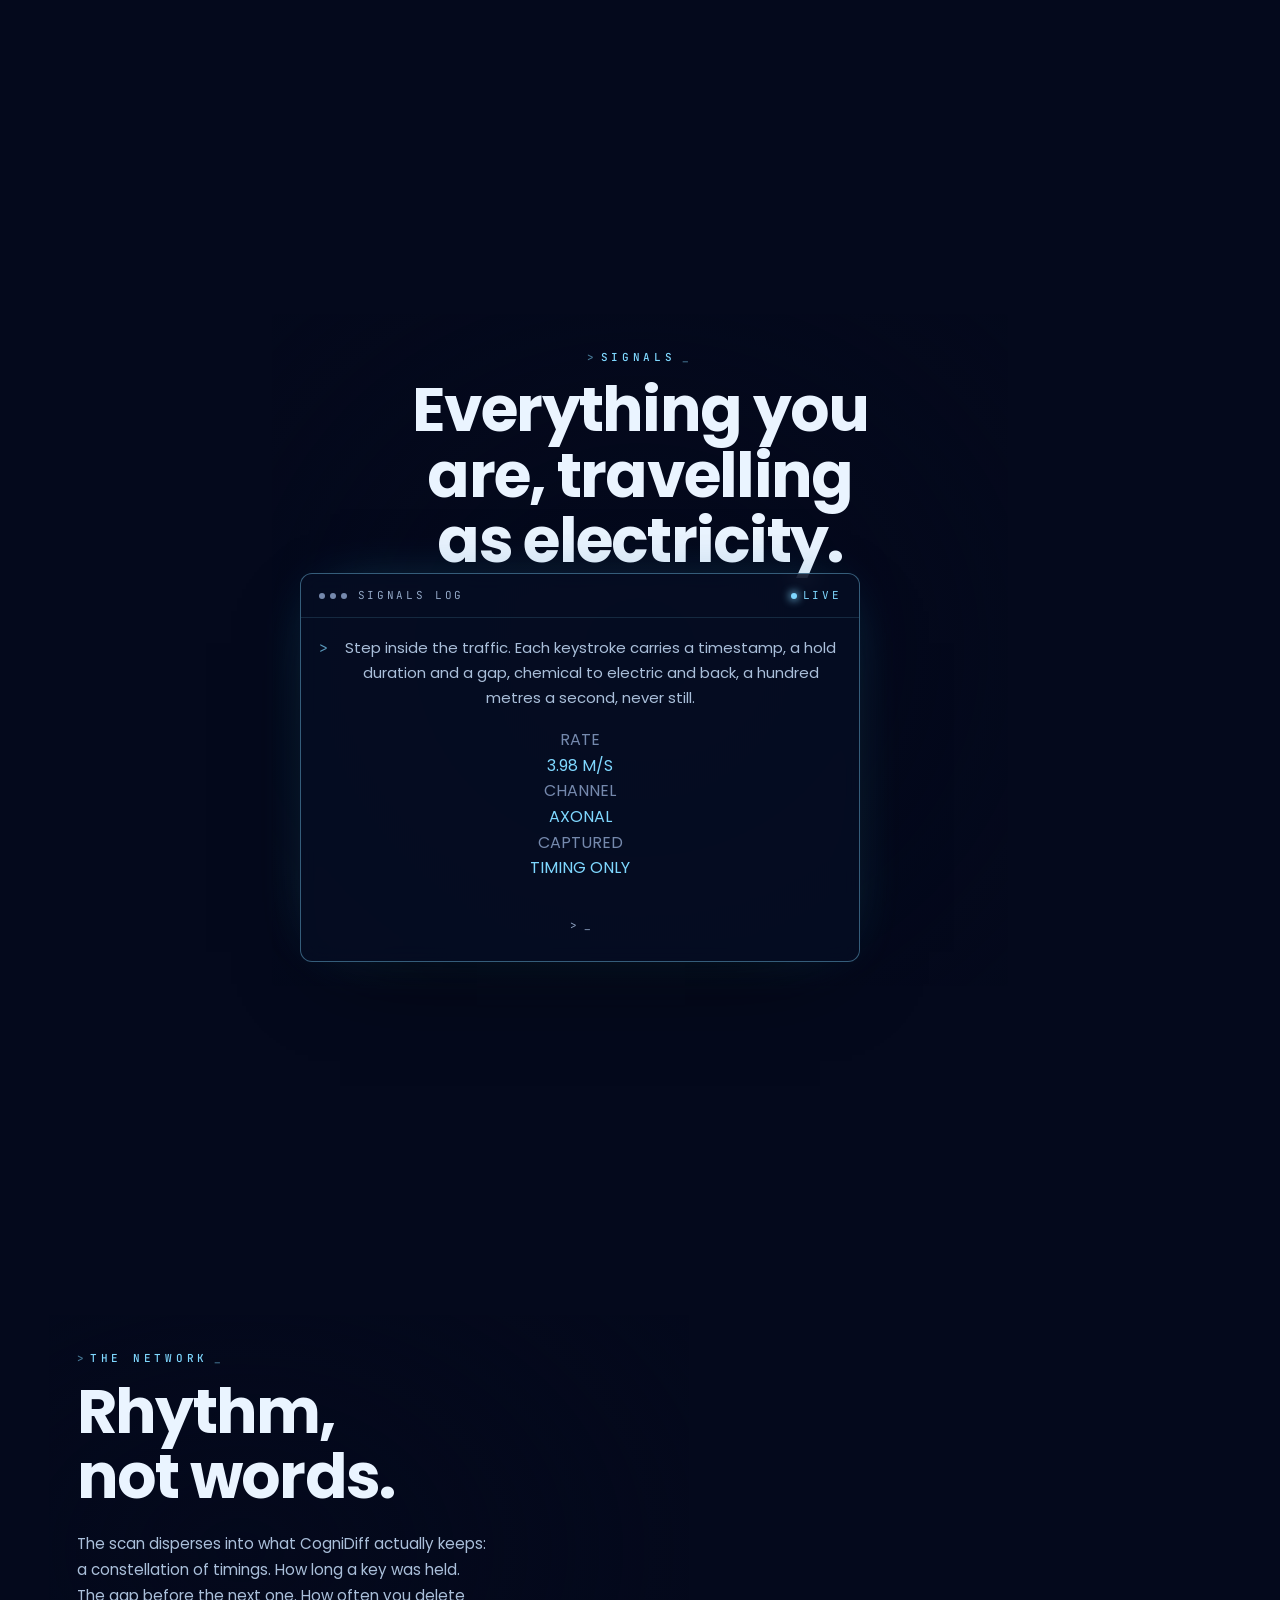
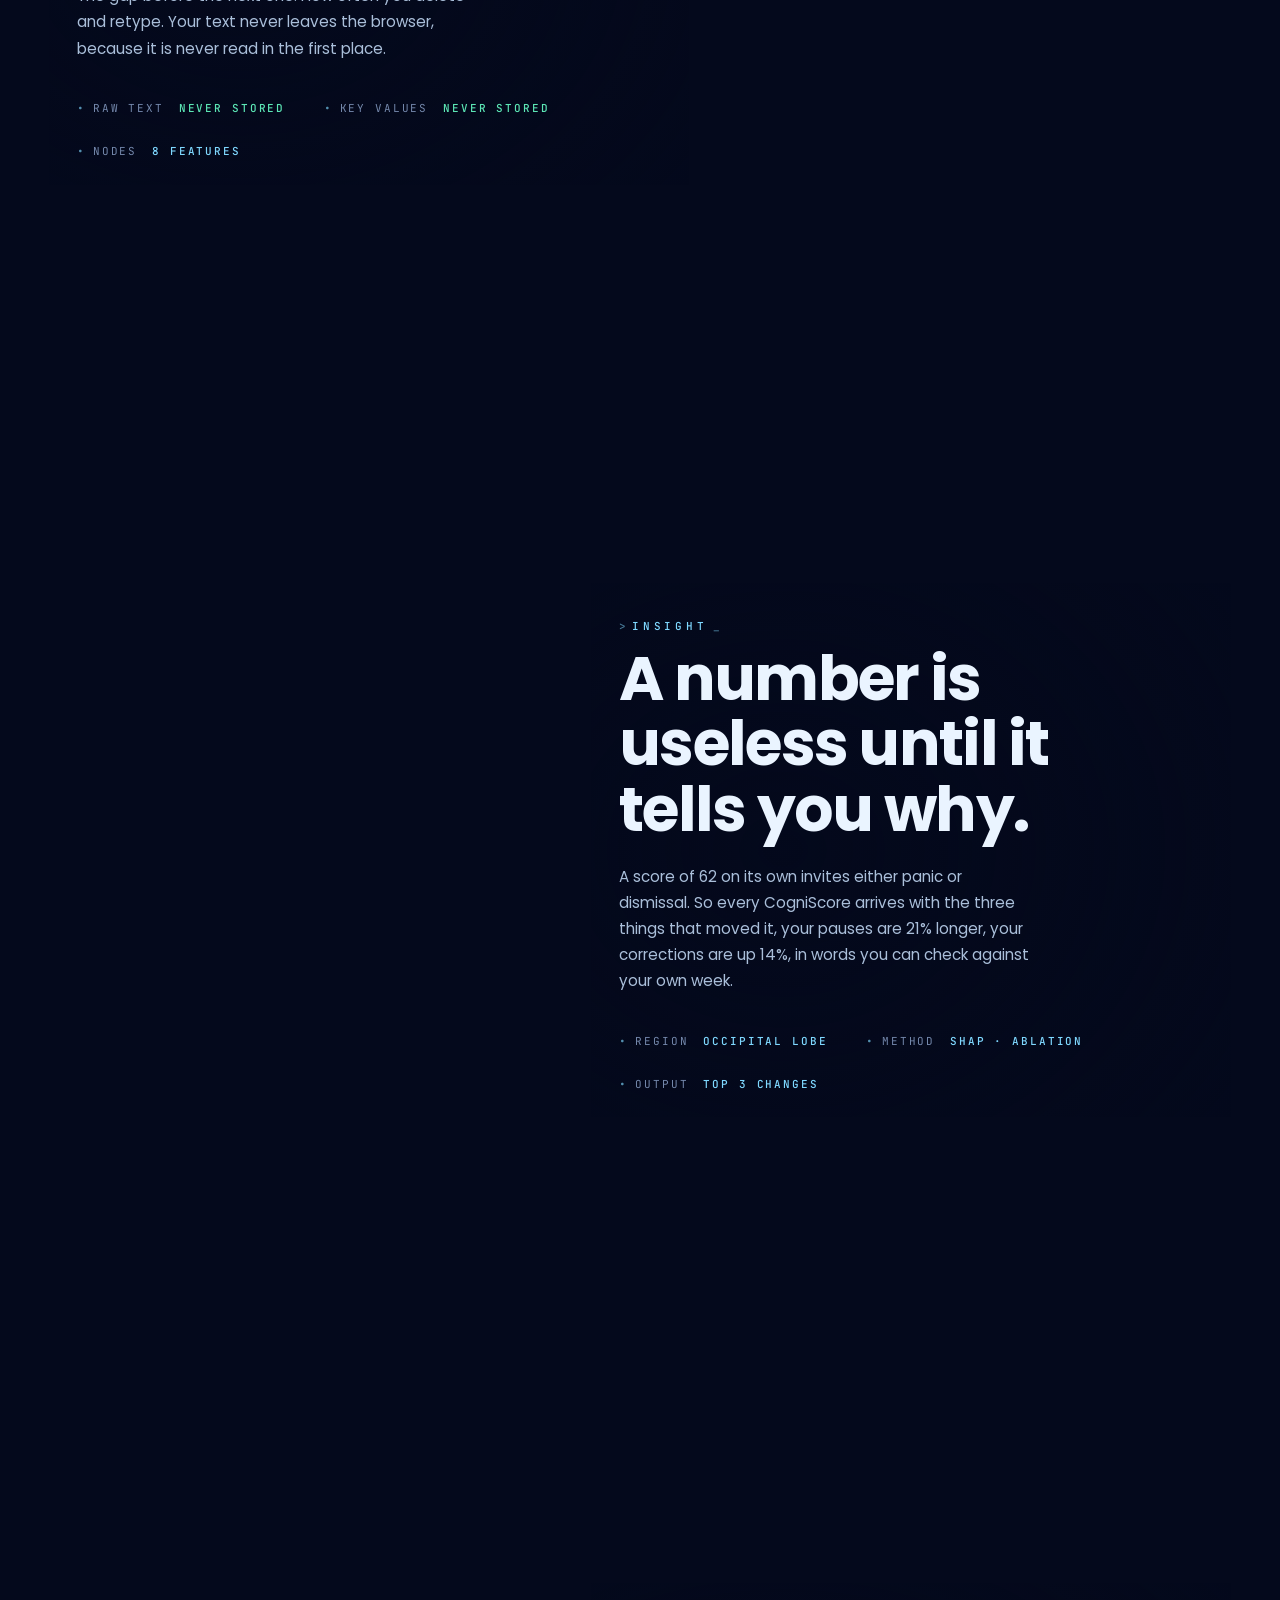
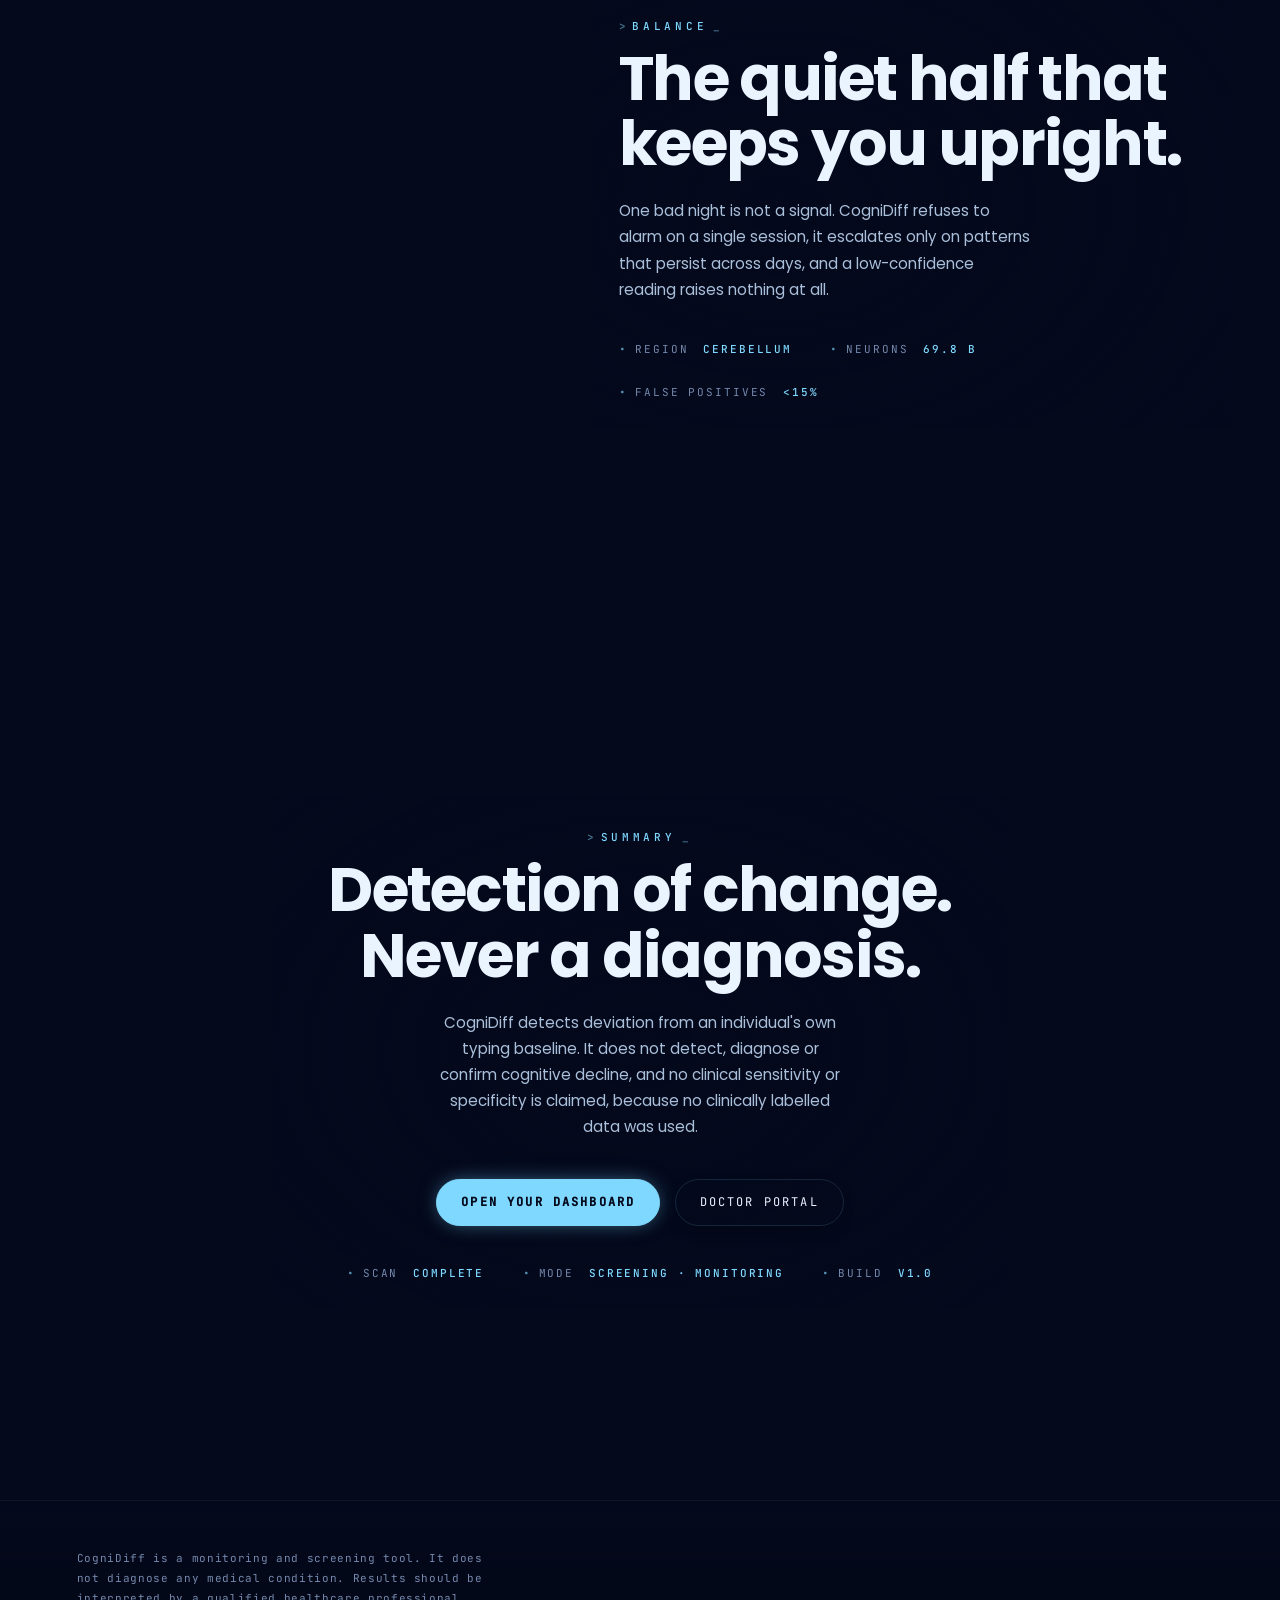
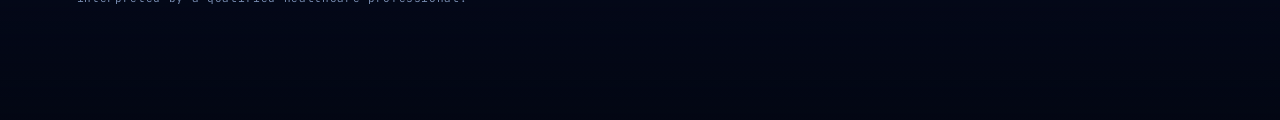
==== commit 15ff95b0: "Fix broken login form, retune the scan, and rework the page copy The login page was unusable: the ba" ====
--- a/frontend/index.html
+++ b/frontend/index.html
@@ -3,8 +3,8 @@
 <head>
 <meta charset="utf-8">
 <meta name="viewport" content="width=device-width, initial-scale=1">
-<title>CogniDiff — Neural Mapping</title>
-<meta name="description" content="CogniDiff detects deviation from your own typing baseline — privately, on your terms. A monitoring and screening tool, not a diagnostic device.">
+<title>CogniDiff · Neural Mapping</title>
+<meta name="description" content="CogniDiff detects deviation from your own typing baseline, privately and on your terms. A monitoring and screening tool, not a diagnostic device.">
 <link rel="icon" href="assets/favicon.png">
 <link rel="stylesheet" href="assets/neural.css">
 <link rel="stylesheet" href="assets/landing.css">
@@ -13,7 +13,7 @@
 
 <a class="skip-link" href="#state-1">Skip to content</a>
 
-<div class="field" aria-hidden="true"></div>
+<div class="cosmos" aria-hidden="true"></div>
 <canvas id="starfield" aria-hidden="true"></canvas>
 <canvas id="brain" aria-hidden="true"></canvas>
 
@@ -21,7 +21,7 @@
 <p class="sr-only">
   A three-dimensional particle rendering of a human brain rotates and zooms as
   you scroll through seven sections describing how CogniDiff works. The
-  animation is decorative — all information is in the text below.
+  animation is decorative, all information is in the text below.
 </p>
 
 <!-- fixed HUD ---------------------------------------------------------- -->
@@ -35,11 +35,6 @@
   <a class="btn btn--ghost topbar__cta" href="pages/login.html">Open dashboard</a>
 </nav>
 
-<ol class="steps" id="steps" aria-label="Section progress">
-  <li aria-current="step">01</li><li>02</li><li>03</li>
-  <li>04</li><li>05</li><li>06</li><li>07</li>
-</ol>
-
 <main id="scroll">
 
   <!-- 01 ARRIVAL ------------------------------------------------------- -->
@@ -49,7 +44,7 @@
       <h1 class="display">Eighty-six billion neurons, and one quiet keyboard.</h1>
       <p class="lede">
         Everything you think passes through a body that has to type it. CogniDiff
-        watches only the rhythm of that translation — never the words — and
+        watches only the rhythm of that translation, never the words, and
         learns what normal looks like for you.
       </p>
       <ul class="telemetry">
@@ -67,7 +62,7 @@
       <h2 class="display">Your baseline is you, not an average.</h2>
       <p class="lede">
         A fast typist and a slow typist are both perfectly normal. CogniDiff never
-        compares you to a population — it builds a statistical picture of your own
+        compares you to a population, it builds a statistical picture of your own
         typing across two weeks, hour by hour, and measures everything after that
         against it.
       </p>
@@ -79,7 +74,7 @@
     </div>
   </section>
 
-  <!-- 03 SIGNALS — terminal card --------------------------------------- -->
+  <!-- 03 SIGNALS, terminal card --------------------------------------- -->
   <section class="state state--center" id="state-3" data-state="3">
     <div class="state__copy state__copy--wide">
       <p class="tag">SIGNALS</p>
@@ -93,7 +88,7 @@
         <div class="terminal__body">
           <p class="terminal__line">
             Step inside the traffic. Each keystroke carries a timestamp, a hold
-            duration and a gap — chemical to electric and back, a hundred metres
+            duration and a gap, chemical to electric and back, a hundred metres
             a second, never still.
           </p>
           <dl class="terminal__rows">
@@ -133,8 +128,8 @@
       <h2 class="display">A number is useless until it tells you why.</h2>
       <p class="lede">
         A score of 62 on its own invites either panic or dismissal. So every
-        CogniScore arrives with the three things that moved it — your pauses are
-        21% longer, your corrections are up 14% — in words you can check against
+        CogniScore arrives with the three things that moved it, your pauses are
+        21% longer, your corrections are up 14%, in words you can check against
         your own week.
       </p>
       <ul class="telemetry">
@@ -152,7 +147,7 @@
       <h2 class="display">The quiet half that keeps you upright.</h2>
       <p class="lede">
         One bad night is not a signal. CogniDiff refuses to alarm on a single
-        session — it escalates only on patterns that persist across days, and a
+        session, it escalates only on patterns that persist across days, and a
         low-confidence reading raises nothing at all.
       </p>
       <ul class="telemetry">
@@ -201,6 +196,7 @@
 <script src="vendor/gsap.min.js"></script>
 <script src="vendor/ScrollTrigger.min.js"></script>
 <script src="assets/starfield.js"></script>
+<script src="assets/cursor.js"></script>
 <script src="assets/neural-brain.js"></script>
 <script src="assets/landing.js"></script>
 </body>
--- a/frontend/assets/neural.css
+++ b/frontend/assets/neural.css
@@ -4,6 +4,39 @@
    Shared by the landing page, the dashboard, the mini-tasks and the doctor
    report so the whole product reads as one instrument.
    ========================================================================== */
+
+/* ==========================================================================
+   fonts, self-hosted
+   Poppins for display and body: geometric, single-storey g, circular dots,
+   which is the face the reference scan uses. JetBrains Mono for the HUD.
+   Vendored rather than loaded from a CDN, so there is no third-party host in
+   the request path and the app works offline.
+   ========================================================================== */
+
+@font-face {
+  font-family: "Poppins"; font-style: normal; font-weight: 400;
+  font-display: swap; src: url("../vendor/fonts/Poppins-400.woff2") format("woff2");
+}
+@font-face {
+  font-family: "Poppins"; font-style: normal; font-weight: 500;
+  font-display: swap; src: url("../vendor/fonts/Poppins-500.woff2") format("woff2");
+}
+@font-face {
+  font-family: "Poppins"; font-style: normal; font-weight: 600;
+  font-display: swap; src: url("../vendor/fonts/Poppins-600.woff2") format("woff2");
+}
+@font-face {
+  font-family: "Poppins"; font-style: normal; font-weight: 700;
+  font-display: swap; src: url("../vendor/fonts/Poppins-700.woff2") format("woff2");
+}
+@font-face {
+  font-family: "JetBrains Mono"; font-style: normal; font-weight: 400;
+  font-display: swap; src: url("../vendor/fonts/JetBrainsMono-400.woff2") format("woff2");
+}
+@font-face {
+  font-family: "JetBrains Mono"; font-style: normal; font-weight: 500;
+  font-display: swap; src: url("../vendor/fonts/JetBrainsMono-500.woff2") format("woff2");
+}
 
 :root {
   /* --- field ------------------------------------------------------------ */
@@ -19,11 +52,16 @@
   --line:       rgba(127, 216, 255, .14);
   --line-hot:   rgba(127, 216, 255, .40);
 
-  /* --- ink -------------------------------------------------------------- */
-  --text:       #eaf4ff;
-  --text-dim:   #9db4d6;
-  --muted:      #7f95b8;
-  --faint:      #566d92;
+  /* --- ink ---------------------------------------------------------------
+     Every one of these is contrast-checked against the panel background at
+     4.5:1 or better (docs/accessibility_test.md). The first pass used dimmer
+     blues that looked right and measured 3.1:1 — comfortably illegible for
+     anyone with reduced contrast sensitivity, which in a tool aimed partly at
+     older users is precisely the wrong group to lose. */
+  --text:       #eaf4ff;   /* ~14:1 */
+  --text-dim:   #aabfda;   /* ~9.2:1 */
+  --muted:      #93a9c8;   /* ~7.5:1 */
+  --faint:      #7589ad;   /* ~5.1:1 — the dimmest tone used for real text */
 
   /* --- accents ---------------------------------------------------------- */
   --cyan:       #7fd8ff;
@@ -36,7 +74,7 @@
 
   /* --- type ------------------------------------------------------------- */
   --mono: "JetBrains Mono", "Cascadia Mono", "SF Mono", Consolas, ui-monospace, monospace;
-  --sans: "Segoe UI Variable Display", "Segoe UI", Inter, system-ui, -apple-system, sans-serif;
+  --sans: "Poppins", "Segoe UI Variable Display", "Segoe UI", system-ui, -apple-system, sans-serif;
 
   --step: clamp(11px, .78vw, 13px);
   --radius: 12px;
@@ -62,7 +100,7 @@
 
 /* The galaxy field. Two coloured glows over a vertical gradient, exactly the
    deep-navy-with-a-blue-bloom look of the reference scan. */
-.field {
+.cosmos {
   position: fixed;
   inset: 0;
   z-index: -2;
@@ -82,8 +120,58 @@
 }
 
 /* ==========================================================================
+   cursor
+   ========================================================================== */
+
+.cursor-glow, .cursor-ring {
+  position: fixed;
+  top: 0; left: 0;
+  z-index: 60;
+  pointer-events: none;
+  opacity: 0;
+  transition: opacity .35s ease, width .25s ease, height .25s ease,
+              border-color .25s ease;
+  will-change: transform;
+}
+.cursor-glow.is-on, .cursor-ring.is-on { opacity: 1; }
+
+.cursor-glow {
+  width: 260px; height: 260px;
+  border-radius: 50%;
+  background: radial-gradient(circle,
+    rgba(96, 190, 255, .17) 0%,
+    rgba(56, 189, 248, .09) 34%,
+    rgba(26, 79, 208, .04) 58%,
+    transparent 72%);
+  mix-blend-mode: screen;
+}
+
+.cursor-ring {
+  width: 26px; height: 26px;
+  border: 1px solid rgba(127, 216, 255, .55);
+  border-radius: 50%;
+  box-shadow: 0 0 12px -2px rgba(127, 216, 255, .5),
+              inset 0 0 8px -4px rgba(127, 216, 255, .6);
+}
+.cursor-ring.is-hot {
+  width: 46px; height: 46px;
+  border-color: rgba(168, 230, 255, .9);
+  box-shadow: 0 0 22px -2px rgba(127, 216, 255, .75),
+              inset 0 0 12px -4px rgba(127, 216, 255, .8);
+}
+
+@media (pointer: coarse) {
+  .cursor-glow, .cursor-ring { display: none; }
+}
+
+/* ==========================================================================
    accessibility primitives
    ========================================================================== */
+
+/* The `hidden` attribute is only a UA default of `display:none`, so any class
+   rule that sets `display` silently defeats it. Toggling visibility is too
+   important to lose to specificity. */
+[hidden] { display: none !important; }
 
 .sr-only {
   position: absolute; width: 1px; height: 1px;
@@ -127,10 +215,12 @@
 }
 @keyframes blink { 0%, 50% { opacity: .5 } 51%, 100% { opacity: 0 } }
 
-h1, h2, h3 { margin: 0; font-weight: 640; letter-spacing: -.022em; line-height: 1.08; }
+/* Poppins runs wide and light for its weight, so headings take 700 and tighter
+   tracking to sit like the reference. */
+h1, h2, h3 { margin: 0; font-weight: 700; letter-spacing: -.028em; line-height: 1.06; }
 
 .display {
-  font-size: clamp(2.1rem, 5.2vw, 4.05rem);
+  font-size: clamp(2.05rem, 5vw, 3.85rem);
   max-width: 15ch;
   text-wrap: balance;
 }
@@ -285,30 +375,13 @@
   background: rgba(26, 79, 208, .3);
 }
 
-/* step indicator */
-.steps {
-  position: fixed; z-index: 40;
-  bottom: 26px; left: 50%; transform: translateX(-50%);
-  display: flex; gap: 1.15rem;
-  margin: 0; padding: 0; list-style: none;
-  font-family: var(--mono); font-size: 10px; letter-spacing: .2em;
-}
-.steps li { position: relative; color: var(--faint); opacity: .5; transition: opacity .3s, color .3s; }
-.steps li::before {
-  content: ""; position: absolute;
-  top: -9px; left: 50%; transform: translateX(-50%) scaleX(0);
-  width: 17px; height: 1px;
-  background: var(--cyan);
-  transition: transform .35s ease;
-}
-.steps li[aria-current="step"] { color: var(--cyan); opacity: 1; }
-.steps li[aria-current="step"]::before { transform: translateX(-50%) scaleX(1); }
 
 /* ==========================================================================
    buttons, badges, links
    ========================================================================== */
 
 .btn {
+  position: relative;
   display: inline-flex; align-items: center; justify-content: center; gap: .6em;
   padding: .82rem 1.5rem;
   border: 1px solid var(--line-hot);
@@ -319,18 +392,49 @@
   letter-spacing: .18em; text-transform: uppercase;
   text-decoration: none;
   cursor: pointer;
-  transition: background .2s, border-color .2s, color .2s, transform .12s;
-}
+  overflow: hidden;
+  box-shadow: 0 0 0 0 rgba(56, 189, 248, 0),
+              0 6px 22px -14px rgba(0, 0, 0, .9);
+  transition: background .22s, border-color .22s, color .22s,
+              transform .12s, box-shadow .32s;
+}
+
+/* The glow: a soft cyan bloom outside the pill plus a sheen that sweeps across
+   it on hover. */
+.btn::before {
+  content: "";
+  position: absolute; inset: 0;
+  border-radius: inherit;
+  background: linear-gradient(115deg,
+    transparent 20%, rgba(168, 230, 255, .28) 48%, transparent 76%);
+  transform: translateX(-130%);
+  transition: transform .62s cubic-bezier(.22, .8, .3, 1);
+  pointer-events: none;
+}
+.btn:hover::before, .btn:focus-visible::before { transform: translateX(130%); }
+
 .btn:hover {
   background: rgba(56, 189, 248, .3);
   border-color: var(--cyan);
   color: #fff;
+  box-shadow: 0 0 26px -4px rgba(56, 189, 248, .55),
+              0 0 60px -18px rgba(56, 189, 248, .5),
+              0 6px 22px -14px rgba(0, 0, 0, .9);
 }
 .btn:active { transform: translateY(1px); }
 .btn--ghost { background: transparent; border-color: var(--line); }
 .btn--ghost:hover { background: rgba(26, 79, 208, .22); }
-.btn--solid { background: var(--cyan); border-color: var(--cyan); color: #04091c; font-weight: 600; }
-.btn--solid:hover { background: #a8e6ff; border-color: #a8e6ff; color: #04091c; }
+.btn--solid {
+  background: var(--cyan); border-color: var(--cyan);
+  color: #04091c; font-weight: 600;
+  box-shadow: 0 0 22px -6px rgba(127, 216, 255, .7),
+              0 6px 22px -14px rgba(0, 0, 0, .9);
+}
+.btn--solid:hover {
+  background: #a8e6ff; border-color: #a8e6ff; color: #04091c;
+  box-shadow: 0 0 34px -2px rgba(127, 216, 255, .85),
+              0 0 74px -16px rgba(56, 189, 248, .6);
+}
 .btn--danger { color: var(--red); border-color: rgba(255, 122, 138, .38); background: transparent; }
 .btn--danger:hover { background: rgba(255, 122, 138, .16); border-color: var(--red); color: #fff; }
 .btn[disabled] { opacity: .45; cursor: not-allowed; }
@@ -340,7 +444,7 @@
   padding: .34rem .8rem;
   border: 1px solid var(--line);
   border-radius: 999px;
-  font-family: var(--mono); font-size: 10.5px;
+  font-family: var(--mono); font-size: 11px;
   letter-spacing: .16em; text-transform: uppercase;
   color: var(--muted);
   white-space: nowrap;
--- a/frontend/assets/landing.css
+++ b/frontend/assets/landing.css
@@ -26,7 +26,7 @@
 }
 .topbar__sep { width: 22px; height: 1px; background: var(--line-hot); }
 .topbar__tag {
-  font-family: var(--mono); font-size: 9.5px;
+  font-family: var(--mono); font-size: 10.5px;
   letter-spacing: .28em; color: var(--faint);
 }
 .topbar__cta { margin-left: .5rem; padding: .55rem 1.1rem; font-size: 10px; }
@@ -34,7 +34,7 @@
 @media (max-width: 820px) {
   .topbar { top: 14px; left: 14px; gap: .6rem; }
   .topbar__sep, .topbar__tag { display: none; }
-  .topbar__cta { padding: .45rem .85rem; font-size: 9px; }
+  .topbar__cta { padding: .45rem .85rem; font-size: 10px; }
 }
 
 /* --- states ------------------------------------------------------------- */
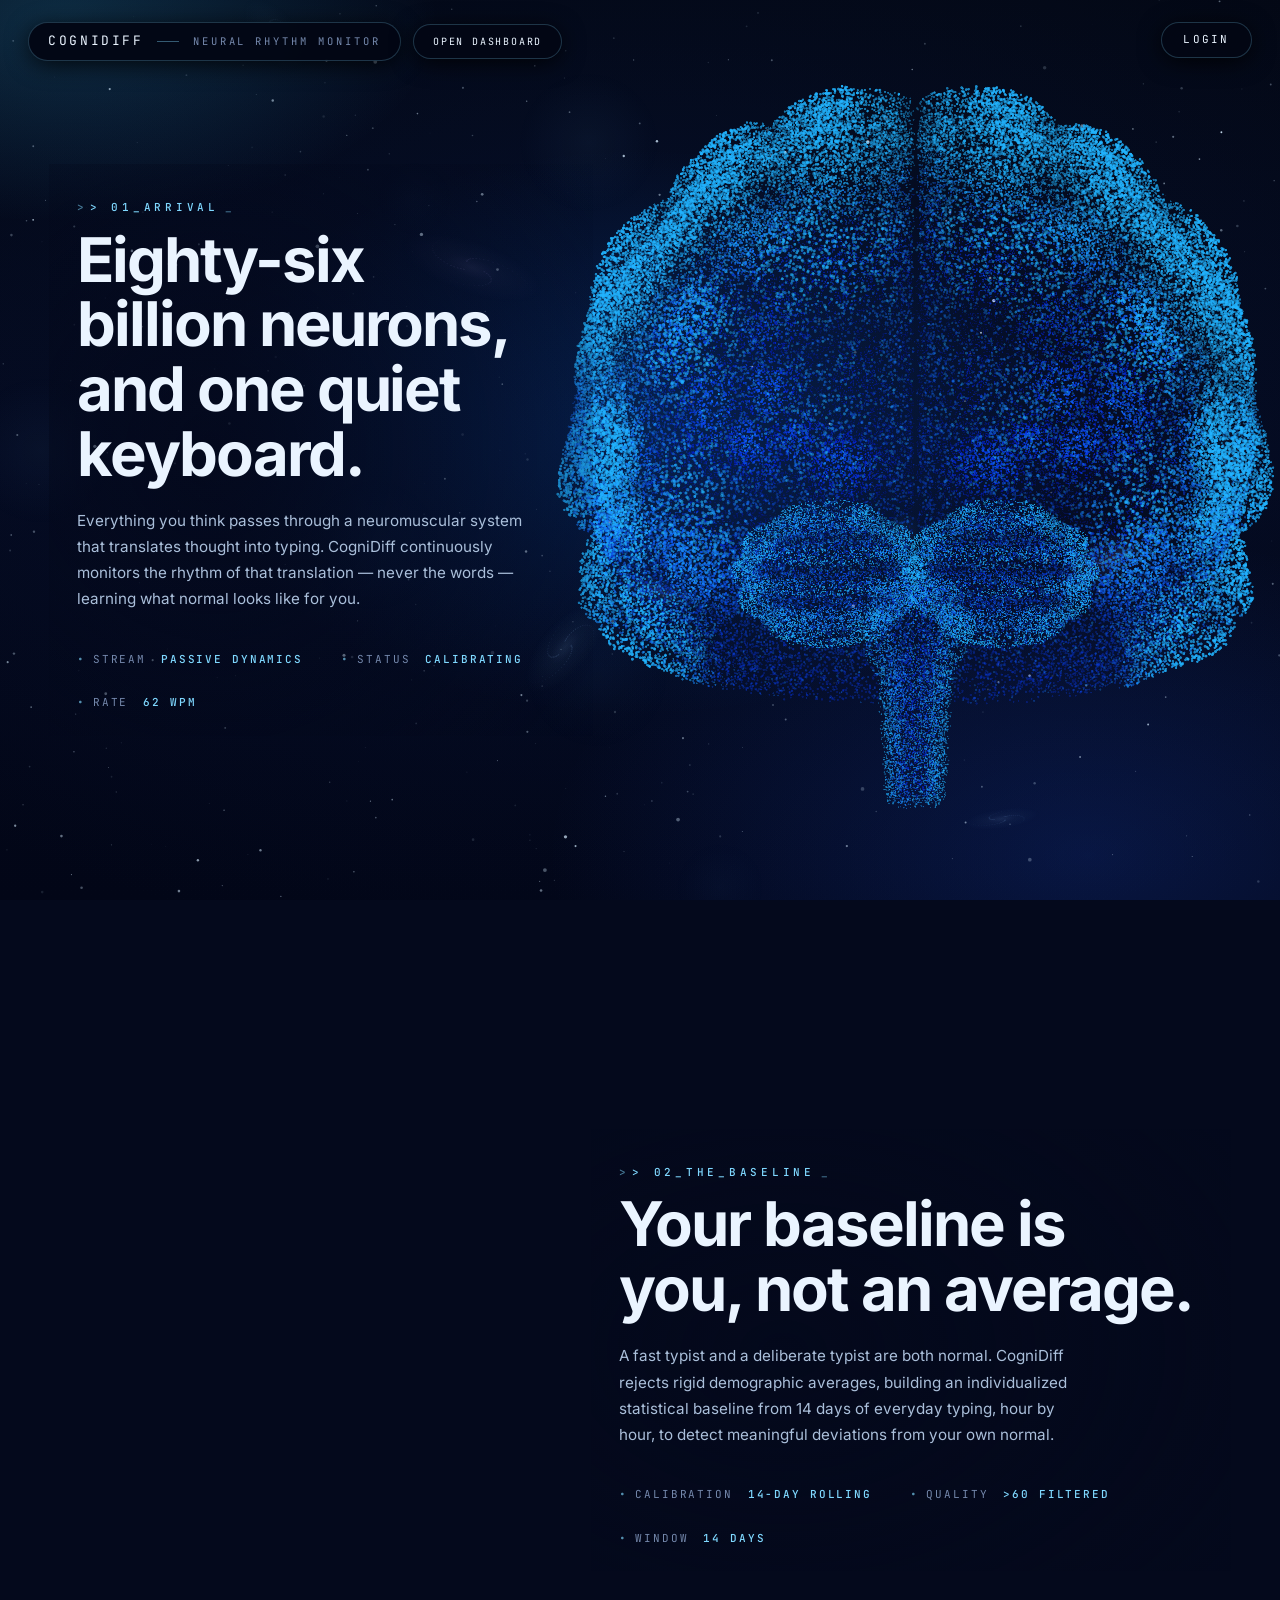
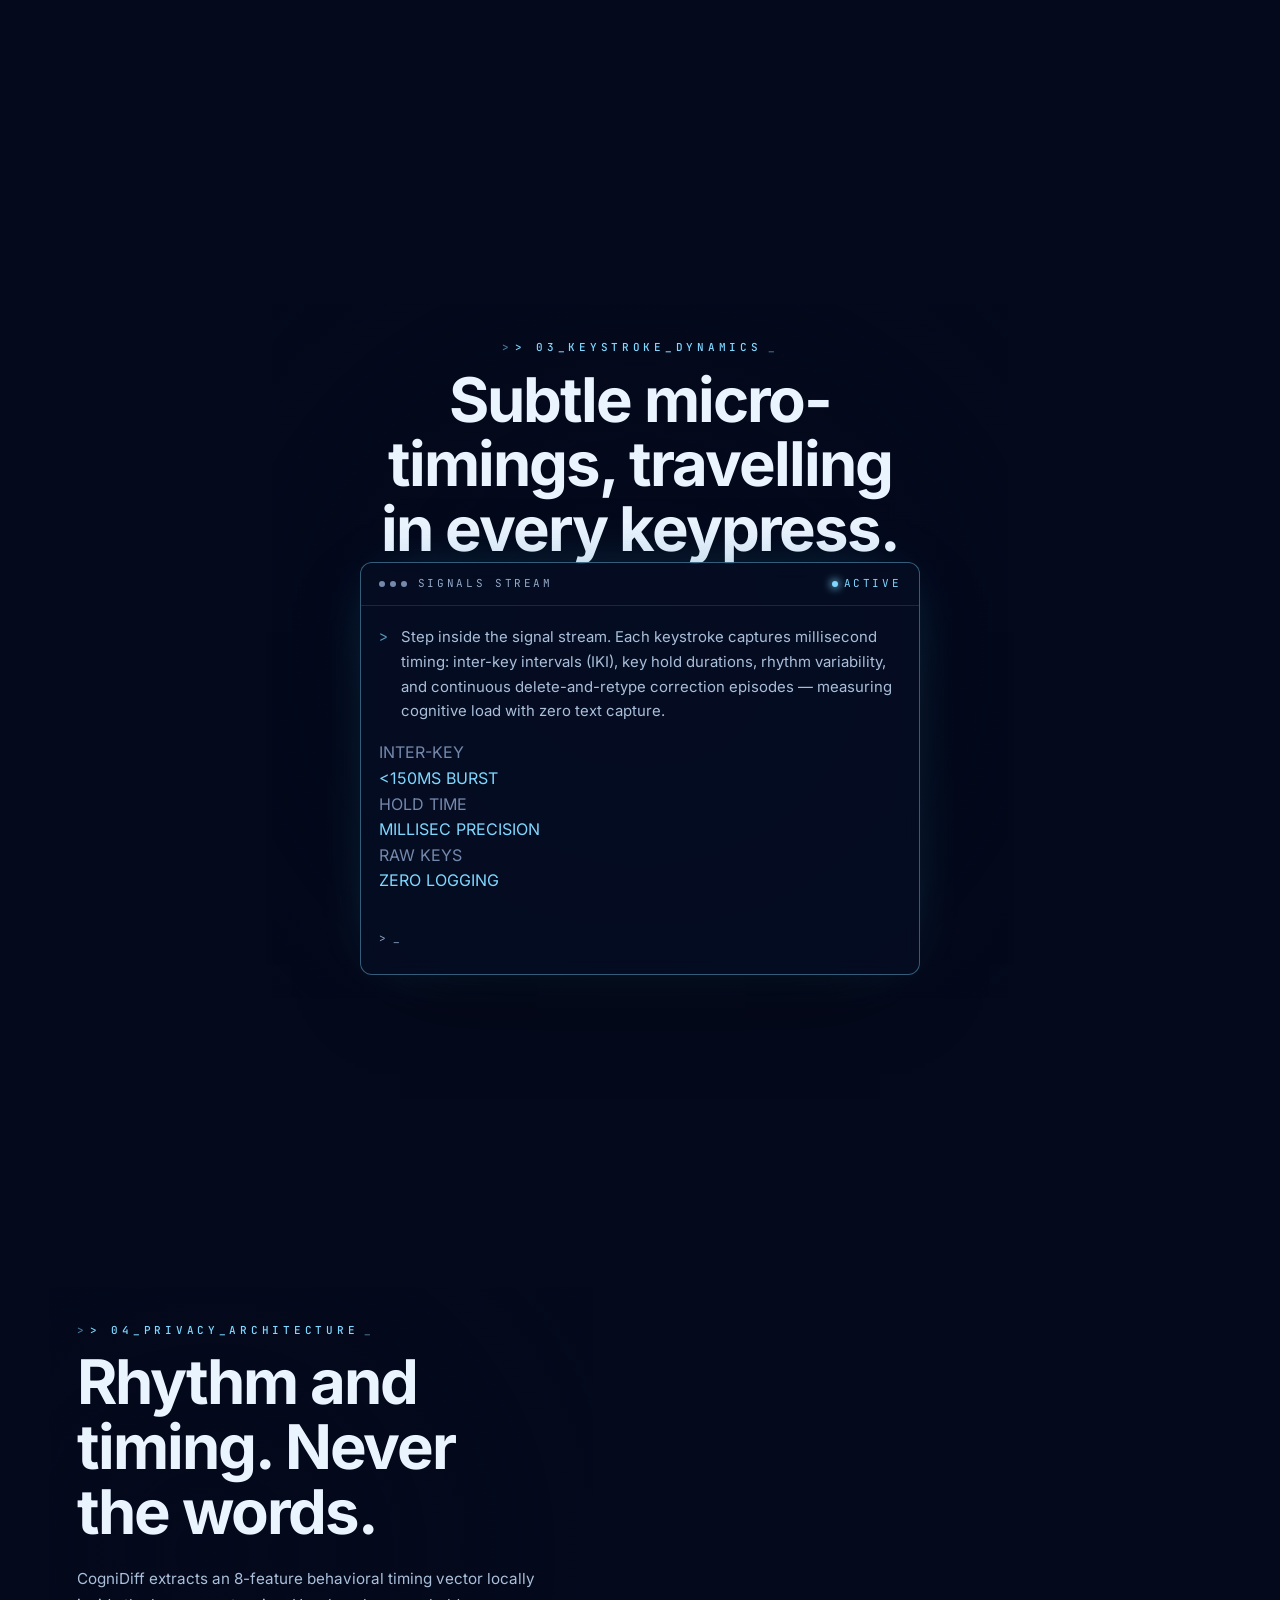
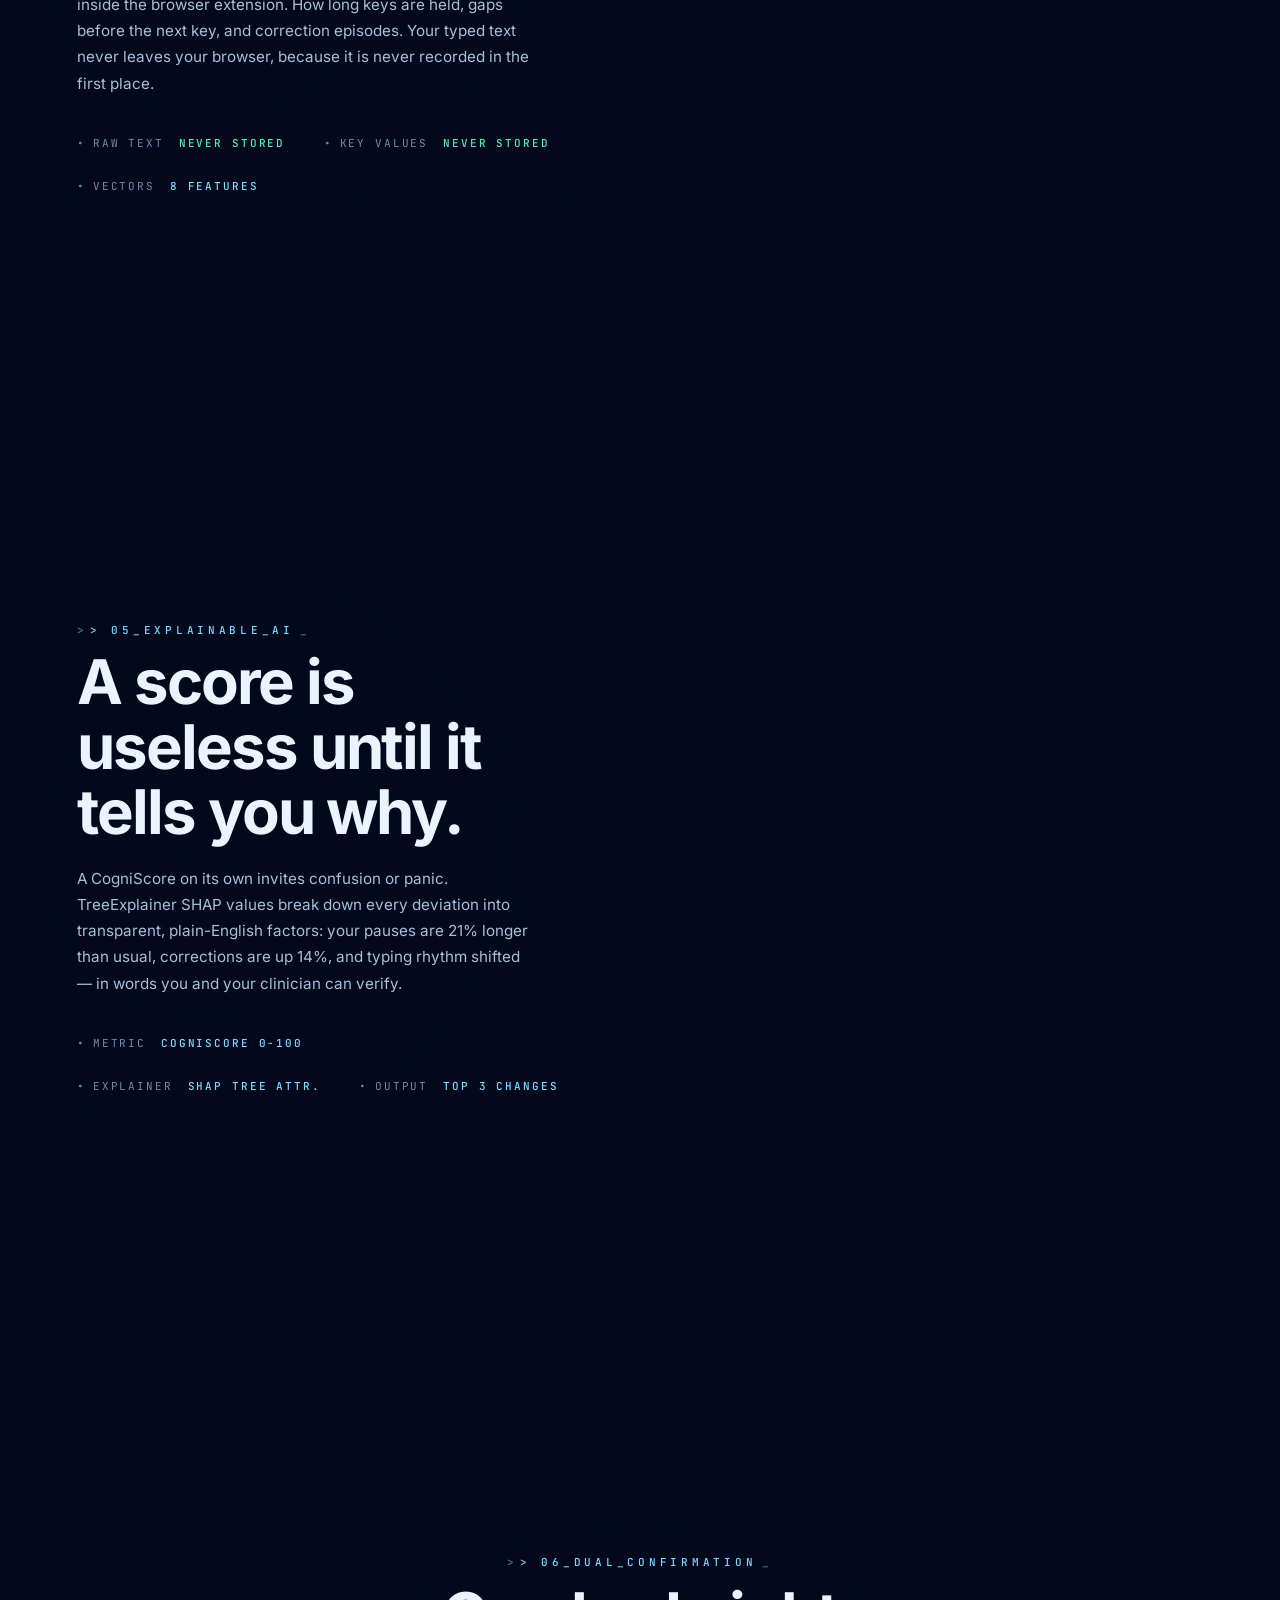
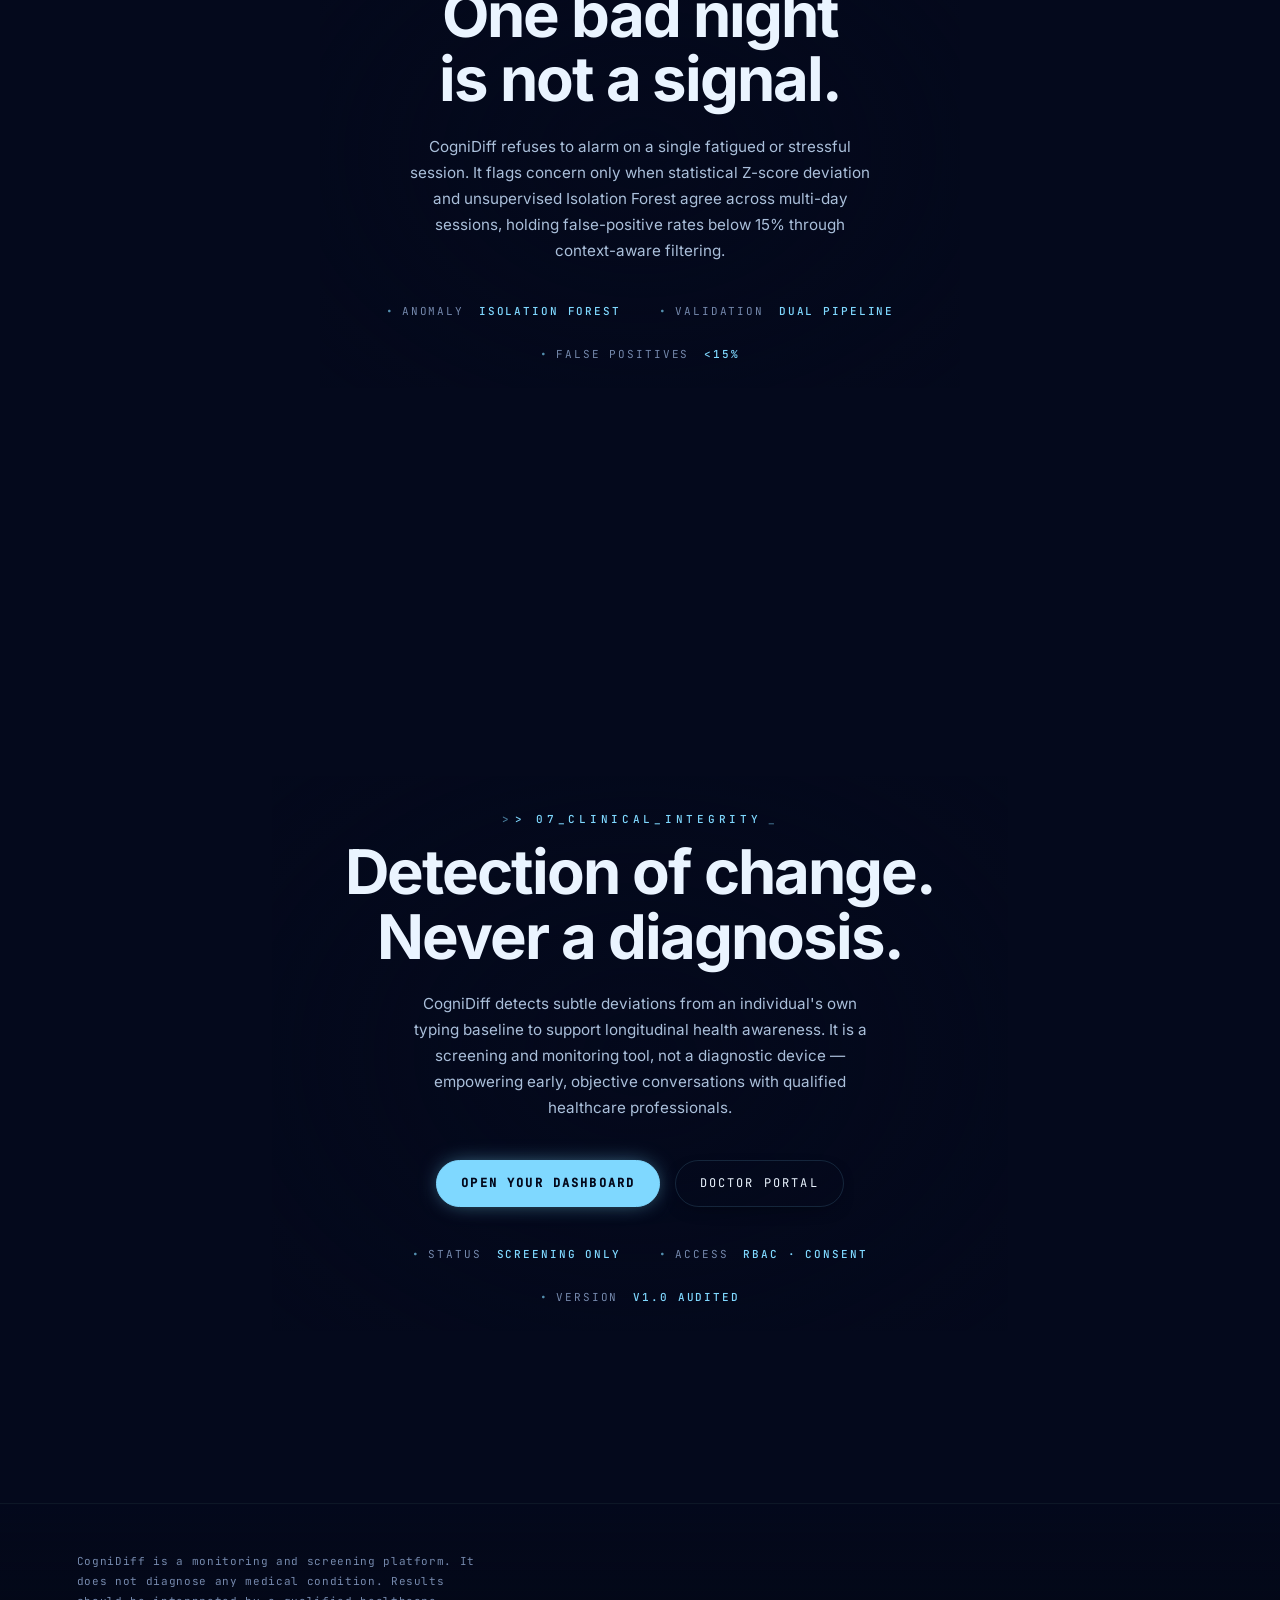
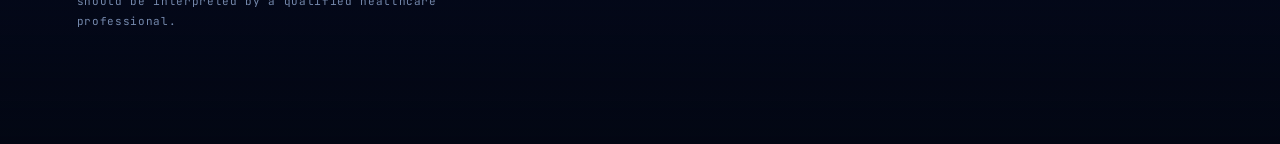
==== commit 7a81df84: "Update landing page copy for CogniDiff playbook, refine HUD, and remove .env.example" ====
--- a/frontend/index.html
+++ b/frontend/index.html
@@ -3,11 +3,112 @@
 <head>
 <meta charset="utf-8">
 <meta name="viewport" content="width=device-width, initial-scale=1">
-<title>CogniDiff · Neural Mapping</title>
-<meta name="description" content="CogniDiff detects deviation from your own typing baseline, privately and on your terms. A monitoring and screening tool, not a diagnostic device.">
+<title>CogniDiff · Privacy-Preserving Early Cognitive Change Detection</title>
+<meta name="description" content="CogniDiff detects subtle neuromuscular timing deviation from your own typing baseline, privately and on your terms. A monitoring and screening platform, not a diagnostic device.">
 <link rel="icon" href="assets/favicon.png">
-<link rel="stylesheet" href="assets/neural.css">
-<link rel="stylesheet" href="assets/landing.css">
+<link rel="stylesheet" href="assets/neural.css?v=4">
+<link rel="stylesheet" href="assets/landing.css?v=4">
+<style>
+/* Fixed Topbar HUD with protective dark backdrop boxes */
+.topbar {
+  position: fixed !important;
+  z-index: 1000 !important;
+  top: 22px !important;
+  left: 28px !important;
+  display: flex !important;
+  align-items: center !important;
+  gap: .75rem !important;
+  pointer-events: auto !important;
+}
+.topbar__brand-box {
+  display: inline-flex !important;
+  align-items: center !important;
+  gap: .85rem !important;
+  padding: .52rem 1.2rem !important;
+  background: #04091c !important;
+  background: rgba(3, 7, 20, 0.96) !important;
+  backdrop-filter: blur(16px) !important;
+  -webkit-backdrop-filter: blur(16px) !important;
+  border: 1px solid rgba(127, 216, 255, 0.22) !important;
+  border-radius: 999px !important;
+  box-shadow: 0 4px 24px -2px rgba(0, 0, 0, 0.9) !important;
+}
+.topbar__brand {
+  font-family: var(--mono) !important;
+  font-size: 13px !important;
+  letter-spacing: .2em !important;
+  text-transform: uppercase !important;
+  color: var(--text) !important;
+}
+.topbar__sep {
+  display: inline-block !important;
+  width: 22px !important;
+  height: 1px !important;
+  background: var(--line-hot) !important;
+}
+.topbar__tag {
+  font-family: var(--mono) !important;
+  font-size: 10.5px !important;
+  letter-spacing: .28em !important;
+  color: var(--faint) !important;
+}
+.topbar__cta {
+  margin-left: 0 !important;
+  padding: .52rem 1.2rem !important;
+  font-size: 10px !important;
+  background: #04091c !important;
+  background: rgba(3, 7, 20, 0.96) !important;
+  backdrop-filter: blur(16px) !important;
+  -webkit-backdrop-filter: blur(16px) !important;
+  border: 1px solid rgba(127, 216, 255, 0.22) !important;
+  border-radius: 999px !important;
+  box-shadow: 0 4px 24px -2px rgba(0, 0, 0, 0.9) !important;
+}
+.topbar__cta:hover {
+  background: rgba(26, 79, 208, 0.38) !important;
+  border-color: var(--cyan) !important;
+}
+
+.hud-login {
+  position: fixed !important;
+  z-index: 1000 !important;
+  top: 22px !important;
+  right: 28px !important;
+  display: inline-flex !important;
+  align-items: center !important;
+  justify-content: center !important;
+  padding: .52rem 1.35rem !important;
+  background: #04091c !important;
+  background: rgba(3, 7, 20, 0.96) !important;
+  backdrop-filter: blur(16px) !important;
+  -webkit-backdrop-filter: blur(16px) !important;
+  border: 1px solid rgba(127, 216, 255, 0.22) !important;
+  border-radius: 999px !important;
+  box-shadow: 0 4px 24px -2px rgba(0, 0, 0, 0.9) !important;
+  font-family: var(--mono) !important;
+  font-size: 11px !important;
+  letter-spacing: .2em !important;
+  text-transform: uppercase !important;
+  color: var(--text) !important;
+  text-decoration: none !important;
+  cursor: pointer !important;
+  transition: all .2s ease !important;
+}
+.hud-login:hover {
+  background: rgba(26, 79, 208, 0.38) !important;
+  border-color: var(--cyan) !important;
+  color: #fff !important;
+  box-shadow: 0 4px 28px rgba(0, 229, 255, 0.25) !important;
+}
+
+@media (max-width: 820px) {
+  .topbar { top: 14px !important; left: 14px !important; gap: .5rem !important; }
+  .topbar__brand-box { padding: .42rem .85rem !important; }
+  .topbar__sep, .topbar__tag { display: none !important; }
+  .topbar__cta { padding: .42rem .85rem !important; font-size: 10px !important; }
+  .hud-login { top: 14px !important; right: 14px !important; padding: .42rem .95rem !important; font-size: 10px !important; }
+}
+</style>
 </head>
 <body class="landing">
 
@@ -25,14 +126,15 @@
 </p>
 
 <!-- fixed HUD ---------------------------------------------------------- -->
-<a class="hud-close" href="pages/login.html" aria-label="Close the introduction and sign in">&#10005;</a>
-<a class="hud-mark" href="#state-1" aria-label="Back to the top">C</a>
+<a class="hud-login" href="pages/login.html" aria-label="Sign in to CogniDiff">Login</a>
 
 <nav class="topbar" aria-label="Primary">
-  <span class="topbar__brand">CogniDiff</span>
-  <span class="topbar__sep" aria-hidden="true"></span>
-  <span class="topbar__tag">NEURAL&nbsp;RHYTHM&nbsp;MONITOR</span>
-  <a class="btn btn--ghost topbar__cta" href="pages/login.html">Open dashboard</a>
+  <div class="topbar__brand-box">
+    <span class="topbar__brand">CogniDiff</span>
+    <span class="topbar__sep" aria-hidden="true"></span>
+    <span class="topbar__tag">NEURAL&nbsp;RHYTHM&nbsp;MONITOR</span>
+  </div>
+  <a class="btn topbar__cta" href="pages/login.html">Open dashboard</a>
 </nav>
 
 <main id="scroll">
@@ -40,17 +142,17 @@
   <!-- 01 ARRIVAL ------------------------------------------------------- -->
   <section class="state state--left" id="state-1" data-state="1">
     <div class="state__copy">
-      <p class="tag">ARRIVAL</p>
+      <p class="tag">&gt;&nbsp;01_ARRIVAL</p>
       <h1 class="display">Eighty-six billion neurons, and one quiet keyboard.</h1>
       <p class="lede">
-        Everything you think passes through a body that has to type it. CogniDiff
-        watches only the rhythm of that translation, never the words, and
-        learns what normal looks like for you.
+        Everything you think passes through a neuromuscular system that translates thought
+        into typing. CogniDiff continuously monitors the rhythm of that translation — never
+        the words — learning what normal looks like for you.
       </p>
       <ul class="telemetry">
-        <li>SPECIMEN <b>HUMAN&nbsp;&middot;&nbsp;CEREBRUM</b></li>
-        <li>STATUS <b data-live="status">MAPPING</b></li>
-        <li>RATE <b data-live="rate">4.21 M/S</b></li>
+        <li>STREAM <b>PASSIVE&nbsp;DYNAMICS</b></li>
+        <li>STATUS <b data-live="status">MONITORING</b></li>
+        <li>RATE <b data-live="rate">64&nbsp;WPM</b></li>
       </ul>
     </div>
   </section>
@@ -58,18 +160,17 @@
   <!-- 02 THE BASELINE -------------------------------------------------- -->
   <section class="state state--right" id="state-2" data-state="2">
     <div class="state__copy">
-      <p class="tag">THE&nbsp;BASELINE</p>
+      <p class="tag">&gt;&nbsp;02_THE_BASELINE</p>
       <h2 class="display">Your baseline is you, not an average.</h2>
       <p class="lede">
-        A fast typist and a slow typist are both perfectly normal. CogniDiff never
-        compares you to a population, it builds a statistical picture of your own
-        typing across two weeks, hour by hour, and measures everything after that
-        against it.
+        A fast typist and a deliberate typist are both normal. CogniDiff rejects rigid
+        demographic averages, building an individualized statistical baseline from 14 days
+        of everyday typing, hour by hour, to detect meaningful deviations from your own normal.
       </p>
       <ul class="telemetry">
-        <li>REGION <b>FRONTAL&nbsp;CORTEX</b></li>
-        <li>DEPTH <b>2.0&nbsp;MM</b></li>
-        <li>WINDOW <b data-live="window">14 DAYS</b></li>
+        <li>CALIBRATION <b>14-DAY&nbsp;ROLLING</b></li>
+        <li>QUALITY <b>&gt;60&nbsp;FILTERED</b></li>
+        <li>WINDOW <b data-live="window">14&nbsp;DAYS</b></li>
       </ul>
     </div>
   </section>
@@ -77,24 +178,25 @@
   <!-- 03 SIGNALS, terminal card --------------------------------------- -->
   <section class="state state--center" id="state-3" data-state="3">
     <div class="state__copy state__copy--wide">
-      <p class="tag">SIGNALS</p>
-      <h2 class="display display--center">Everything you are, travelling as electricity.</h2>
+      <p class="tag">&gt;&nbsp;03_KEYSTROKE_DYNAMICS</p>
+      <h2 class="display display--center">Subtle micro-timings, travelling in every keypress.</h2>
 
       <div class="terminal">
         <div class="terminal__bar">
-          <span><span class="terminal__dots" aria-hidden="true"><i></i><i></i><i></i></span>SIGNALS&nbsp;LOG</span>
-          <span class="terminal__live">LIVE</span>
+          <span><span class="terminal__dots" aria-hidden="true"><i></i><i></i><i></i></span>SIGNALS&nbsp;STREAM</span>
+          <span class="terminal__live">ACTIVE</span>
         </div>
         <div class="terminal__body">
           <p class="terminal__line">
-            Step inside the traffic. Each keystroke carries a timestamp, a hold
-            duration and a gap, chemical to electric and back, a hundred metres
-            a second, never still.
+            Step inside the signal stream. Each keystroke captures millisecond timing:
+            inter-key intervals (IKI), key hold durations, rhythm variability, and
+            continuous delete-and-retype correction episodes — measuring cognitive
+            load with zero text capture.
           </p>
           <dl class="terminal__rows">
-            <div><dt class="k">RATE</dt><dd class="v" data-live="rate">4.21 M/S</dd></div>
-            <div><dt class="k">CHANNEL</dt><dd class="v">AXONAL</dd></div>
-            <div><dt class="k">CAPTURED</dt><dd class="v">TIMING&nbsp;ONLY</dd></div>
+            <div><dt class="k">INTER-KEY</dt><dd class="v">&lt;150MS&nbsp;BURST</dd></div>
+            <div><dt class="k">HOLD&nbsp;TIME</dt><dd class="v">MILLISEC&nbsp;PRECISION</dd></div>
+            <div><dt class="k">RAW&nbsp;KEYS</dt><dd class="v">ZERO&nbsp;LOGGING</dd></div>
           </dl>
         </div>
         <p class="terminal__prompt">&gt;&nbsp;</p>
@@ -105,54 +207,52 @@
   <!-- 04 THE NETWORK --------------------------------------------------- -->
   <section class="state state--left" id="state-4" data-state="4">
     <div class="state__copy">
-      <p class="tag">THE&nbsp;NETWORK</p>
-      <h2 class="display">Rhythm, not words.</h2>
+      <p class="tag">&gt;&nbsp;04_PRIVACY_ARCHITECTURE</p>
+      <h2 class="display">Rhythm and timing. Never the words.</h2>
       <p class="lede">
-        The scan disperses into what CogniDiff actually keeps: a constellation of
-        timings. How long a key was held. The gap before the next one. How often
-        you delete and retype. Your text never leaves the browser, because it is
-        never read in the first place.
+        CogniDiff extracts an 8-feature behavioral timing vector locally inside the browser
+        extension. How long keys are held, gaps before the next key, and correction episodes.
+        Your typed text never leaves your browser, because it is never recorded in the first place.
       </p>
       <ul class="telemetry">
         <li>RAW&nbsp;TEXT <b class="tel--ok">NEVER&nbsp;STORED</b></li>
         <li>KEY&nbsp;VALUES <b class="tel--ok">NEVER&nbsp;STORED</b></li>
-        <li>NODES <b data-live="nodes">8&nbsp;FEATURES</b></li>
+        <li>VECTORS <b data-live="nodes">8&nbsp;FEATURES</b></li>
       </ul>
     </div>
   </section>
 
   <!-- 05 INSIGHT ------------------------------------------------------- -->
-  <section class="state state--right" id="state-5" data-state="5">
-    <div class="state__copy">
-      <p class="tag">INSIGHT</p>
-      <h2 class="display">A number is useless until it tells you why.</h2>
+  <section class="state state--left" id="state-5" data-state="5">
+    <div class="state__copy">
+      <p class="tag">&gt;&nbsp;05_EXPLAINABLE_AI</p>
+      <h2 class="display">A score is useless until it tells you why.</h2>
       <p class="lede">
-        A score of 62 on its own invites either panic or dismissal. So every
-        CogniScore arrives with the three things that moved it, your pauses are
-        21% longer, your corrections are up 14%, in words you can check against
-        your own week.
+        A CogniScore on its own invites confusion or panic. TreeExplainer SHAP values break down
+        every deviation into transparent, plain-English factors: your pauses are 21% longer than
+        usual, corrections are up 14%, and typing rhythm shifted — in words you and your clinician can verify.
       </p>
       <ul class="telemetry">
-        <li>REGION <b>OCCIPITAL&nbsp;LOBE</b></li>
-        <li>METHOD <b>SHAP&nbsp;&middot;&nbsp;ABLATION</b></li>
+        <li>METRIC <b>COGNISCORE&nbsp;0-100</b></li>
+        <li>EXPLAINER <b>SHAP&nbsp;TREE&nbsp;ATTR.</b></li>
         <li>OUTPUT <b data-live="output">TOP&nbsp;3&nbsp;CHANGES</b></li>
       </ul>
     </div>
   </section>
 
-  <!-- 06 BALANCE ------------------------------------------------------- -->
-  <section class="state state--center-low" id="state-6" data-state="6">
-    <div class="state__copy">
-      <p class="tag">BALANCE</p>
-      <h2 class="display">The quiet half that keeps you upright.</h2>
-      <p class="lede">
-        One bad night is not a signal. CogniDiff refuses to alarm on a single
-        session, it escalates only on patterns that persist across days, and a
-        low-confidence reading raises nothing at all.
-      </p>
-      <ul class="telemetry">
-        <li>REGION <b>CEREBELLUM</b></li>
-        <li>NEURONS <b>69.8&nbsp;B</b></li>
+  <!-- 06 DUAL CONFIRMATION --------------------------------------------- -->
+  <section class="state state--center" id="state-6" data-state="6">
+    <div class="state__copy">
+      <p class="tag">&gt;&nbsp;06_DUAL_CONFIRMATION</p>
+      <h2 class="display display--center">One bad night is not a signal.</h2>
+      <p class="lede lede--center">
+        CogniDiff refuses to alarm on a single fatigued or stressful session. It flags concern
+        only when statistical Z-score deviation and unsupervised Isolation Forest agree across
+        multi-day sessions, holding false-positive rates below 15% through context-aware filtering.
+      </p>
+      <ul class="telemetry telemetry--center">
+        <li>ANOMALY <b>ISOLATION&nbsp;FOREST</b></li>
+        <li>VALIDATION <b>DUAL&nbsp;PIPELINE</b></li>
         <li>FALSE&nbsp;POSITIVES <b data-live="fp">&lt;15%</b></li>
       </ul>
     </div>
@@ -161,13 +261,12 @@
   <!-- 07 SUMMARY ------------------------------------------------------- -->
   <section class="state state--center" id="state-7" data-state="7">
     <div class="state__copy state__copy--wide">
-      <p class="tag">SUMMARY</p>
+      <p class="tag">&gt;&nbsp;07_CLINICAL_INTEGRITY</p>
       <h2 class="display display--center">Detection of change. Never a diagnosis.</h2>
       <p class="lede lede--center">
-        CogniDiff detects deviation from an individual's own typing baseline. It
-        does not detect, diagnose or confirm cognitive decline, and no clinical
-        sensitivity or specificity is claimed, because no clinically labelled
-        data was used.
+        CogniDiff detects subtle deviations from an individual's own typing baseline to support
+        longitudinal health awareness. It is a screening and monitoring tool, not a diagnostic
+        device — empowering early, objective conversations with qualified healthcare professionals.
       </p>
 
       <div class="cta">
@@ -176,9 +275,9 @@
       </div>
 
       <ul class="telemetry telemetry--center">
-        <li>SCAN <b>COMPLETE</b></li>
-        <li>MODE <b>SCREENING&nbsp;&middot;&nbsp;MONITORING</b></li>
-        <li>BUILD <b>v1.0</b></li>
+        <li>STATUS <b>SCREENING&nbsp;ONLY</b></li>
+        <li>ACCESS <b>RBAC&nbsp;&middot;&nbsp;CONSENT</b></li>
+        <li>VERSION <b>v1.0&nbsp;AUDITED</b></li>
       </ul>
     </div>
   </section>
@@ -187,7 +286,7 @@
 
 <footer class="landing-foot">
   <p>
-    CogniDiff is a monitoring and screening tool. It does not diagnose any medical
+    CogniDiff is a monitoring and screening platform. It does not diagnose any medical
     condition. Results should be interpreted by a qualified healthcare professional.
   </p>
 </footer>
--- a/frontend/assets/neural.css
+++ b/frontend/assets/neural.css
@@ -14,20 +14,24 @@
    ========================================================================== */
 
 @font-face {
-  font-family: "Poppins"; font-style: normal; font-weight: 400;
-  font-display: swap; src: url("../vendor/fonts/Poppins-400.woff2") format("woff2");
-}
-@font-face {
-  font-family: "Poppins"; font-style: normal; font-weight: 500;
-  font-display: swap; src: url("../vendor/fonts/Poppins-500.woff2") format("woff2");
-}
-@font-face {
-  font-family: "Poppins"; font-style: normal; font-weight: 600;
-  font-display: swap; src: url("../vendor/fonts/Poppins-600.woff2") format("woff2");
-}
-@font-face {
-  font-family: "Poppins"; font-style: normal; font-weight: 700;
-  font-display: swap; src: url("../vendor/fonts/Poppins-700.woff2") format("woff2");
+  font-family: "Inter"; font-style: normal; font-weight: 400;
+  font-display: swap; src: url("../vendor/fonts/Inter-400.woff2") format("woff2");
+}
+@font-face {
+  font-family: "Inter"; font-style: normal; font-weight: 500;
+  font-display: swap; src: url("../vendor/fonts/Inter-500.woff2") format("woff2");
+}
+@font-face {
+  font-family: "Inter"; font-style: normal; font-weight: 600;
+  font-display: swap; src: url("../vendor/fonts/Inter-600.woff2") format("woff2");
+}
+@font-face {
+  font-family: "Inter"; font-style: normal; font-weight: 700;
+  font-display: swap; src: url("../vendor/fonts/Inter-700.woff2") format("woff2");
+}
+@font-face {
+  font-family: "Inter"; font-style: normal; font-weight: 800;
+  font-display: swap; src: url("../vendor/fonts/Inter-800.woff2") format("woff2");
 }
 @font-face {
   font-family: "JetBrains Mono"; font-style: normal; font-weight: 400;
@@ -74,7 +78,7 @@
 
   /* --- type ------------------------------------------------------------- */
   --mono: "JetBrains Mono", "Cascadia Mono", "SF Mono", Consolas, ui-monospace, monospace;
-  --sans: "Poppins", "Segoe UI Variable Display", "Segoe UI", system-ui, -apple-system, sans-serif;
+  --sans: "Inter", "Segoe UI Variable Display", "Segoe UI", system-ui, -apple-system, sans-serif;
 
   --step: clamp(11px, .78vw, 13px);
   --radius: 12px;
@@ -100,21 +104,31 @@
 
 /* The galaxy field. Two coloured glows over a vertical gradient, exactly the
    deep-navy-with-a-blue-bloom look of the reference scan. */
+/* The reference field is a lit navy, not near-black: a broad blue body with a
+   hard bright corner glow at the top left, and enough base luminance that the
+   stars sit in something rather than on nothing. The first version was far too
+   dark, which is why the scan looked like it was floating in a void. */
 .cosmos {
   position: fixed;
   inset: 0;
   z-index: -2;
   background:
-    radial-gradient(90% 65% at 82% 104%, rgba(26, 79, 208, .55), transparent 60%),
-    radial-gradient(70% 55% at 6% -6%,  rgba(56, 189, 248, .18), transparent 58%),
-    radial-gradient(120% 90% at 50% 40%, rgba(11, 32, 80, .55), transparent 70%),
-    linear-gradient(175deg, #061029 0%, var(--bg-deep) 60%, #030713 100%);
+    radial-gradient(50% 45% at 50% 48%, rgba(14, 116, 244, 0.18), transparent 70%),
+    radial-gradient(45% 35% at 5% 2%, rgba(56, 189, 248, 0.20), transparent 65%),
+    radial-gradient(65% 55% at 85% 95%, rgba(29, 78, 216, 0.22), transparent 65%),
+    radial-gradient(110% 90% at 50% 40%, rgba(7, 24, 68, 0.40), transparent 75%),
+    linear-gradient(180deg, #030712 0%, #04091c 50%, #020617 100%);
 }
 
 /* Starfield canvas sits above the gradient, below all content. */
+/* A canvas is a replaced element: `inset: 0` alone does NOT stretch it, because
+   `width: auto` resolves to its intrinsic 300x150. Without these two lines the
+   whole starfield renders in a small box in the top-left corner. */
 #starfield {
   position: fixed;
   inset: 0;
+  width: 100%;
+  height: 100%;
   z-index: -1;
   pointer-events: none;
 }
@@ -123,45 +137,63 @@
    cursor
    ========================================================================== */
 
-.cursor-glow, .cursor-ring {
-  position: fixed;
-  top: 0; left: 0;
-  z-index: 60;
-  pointer-events: none;
-  opacity: 0;
-  transition: opacity .35s ease, width .25s ease, height .25s ease,
-              border-color .25s ease;
-  will-change: transform;
-}
-.cursor-glow.is-on, .cursor-ring.is-on { opacity: 1; }
-
-.cursor-glow {
-  width: 260px; height: 260px;
-  border-radius: 50%;
+/* Light, not a ring. The first version drew an outlined circle chasing the
+   pointer, which reads as a widget stuck to the screen. What the reference does
+   is carry a soft source of light: nothing is outlined, the area around the
+   pointer is simply brighter, and the brightness lifts over anything you can
+   act on. */
+
+.cursor-beam, .cursor-core {
+  display: none !important;
+}
+.cursor-beam.is-on { opacity: 1; }
+.cursor-core.is-on { opacity: 1; }
+
+/* the broad wash */
+.cursor-beam {
+  width: 460px; height: 460px;
   background: radial-gradient(circle,
-    rgba(96, 190, 255, .17) 0%,
-    rgba(56, 189, 248, .09) 34%,
-    rgba(26, 79, 208, .04) 58%,
-    transparent 72%);
-  mix-blend-mode: screen;
-}
-
-.cursor-ring {
-  width: 26px; height: 26px;
-  border: 1px solid rgba(127, 216, 255, .55);
-  border-radius: 50%;
-  box-shadow: 0 0 12px -2px rgba(127, 216, 255, .5),
-              inset 0 0 8px -4px rgba(127, 216, 255, .6);
-}
-.cursor-ring.is-hot {
-  width: 46px; height: 46px;
-  border-color: rgba(168, 230, 255, .9);
-  box-shadow: 0 0 22px -2px rgba(127, 216, 255, .75),
-              inset 0 0 12px -4px rgba(127, 216, 255, .8);
+    rgba(120, 205, 255, .13) 0%,
+    rgba(70, 165, 245, .075) 26%,
+    rgba(40, 110, 220, .035) 48%,
+    rgba(26, 79, 208, .012) 66%,
+    transparent 78%);
+  filter: blur(6px);
+}
+.cursor-beam.is-hot {
+  width: 560px; height: 560px;
+  background: radial-gradient(circle,
+    rgba(150, 225, 255, .21) 0%,
+    rgba(80, 180, 250, .12) 26%,
+    rgba(40, 110, 220, .05) 48%,
+    transparent 78%);
+}
+
+/* the small bright heart of it, so the light has a source */
+.cursor-core {
+  width: 90px; height: 90px;
+  background: radial-gradient(circle,
+    rgba(210, 245, 255, .30) 0%,
+    rgba(140, 215, 255, .16) 30%,
+    transparent 68%);
+  filter: blur(3px);
+}
+.cursor-core.is-hot {
+  width: 130px; height: 130px;
+  background: radial-gradient(circle,
+    rgba(235, 252, 255, .46) 0%,
+    rgba(160, 225, 255, .24) 32%,
+    transparent 70%);
 }
 
 @media (pointer: coarse) {
-  .cursor-glow, .cursor-ring { display: none; }
+  .cursor-beam, .cursor-core { display: none; }
+}
+
+/* Never print the cursor. It was landing in saved PDFs as a stray blob over
+   the report content. */
+@media print {
+  .cursor-beam, .cursor-core { display: none !important; }
 }
 
 /* ==========================================================================
@@ -217,7 +249,11 @@
 
 /* Poppins runs wide and light for its weight, so headings take 700 and tighter
    tracking to sit like the reference. */
-h1, h2, h3 { margin: 0; font-weight: 700; letter-spacing: -.028em; line-height: 1.06; }
+h1, h2, h3 {
+  margin: 0; font-weight: 700;
+  letter-spacing: -.033em; line-height: 1.05;
+  font-feature-settings: "cv05" 1, "cv08" 1;   /* single-storey g, as the reference uses */
+}
 
 .display {
   font-size: clamp(2.05rem, 5vw, 3.85rem);
@@ -284,6 +320,8 @@
 
 .terminal {
   max-width: 560px;
+  margin-inline: auto;
+  text-align: left;
   border: 1px solid var(--line-hot);
   border-radius: var(--radius);
   background: rgba(6, 14, 36, .74);
--- a/frontend/assets/landing.css
+++ b/frontend/assets/landing.css
@@ -17,7 +17,17 @@
 .topbar {
   position: fixed; z-index: 40;
   top: 22px; left: 28px;
-  display: flex; align-items: center; gap: 1rem;
+  display: flex; align-items: center; gap: .75rem;
+}
+.topbar__brand-box {
+  display: inline-flex; align-items: center; gap: .85rem;
+  padding: .5rem 1.15rem;
+  background: rgba(3, 7, 20, .96);
+  backdrop-filter: blur(14px);
+  -webkit-backdrop-filter: blur(14px);
+  border: 1px solid var(--line);
+  border-radius: 999px;
+  box-shadow: 0 4px 20px -2px rgba(0, 0, 0, .85);
 }
 .topbar__brand {
   font-family: var(--mono); font-size: 13px;
@@ -29,12 +39,59 @@
   font-family: var(--mono); font-size: 10.5px;
   letter-spacing: .28em; color: var(--faint);
 }
-.topbar__cta { margin-left: .5rem; padding: .55rem 1.1rem; font-size: 10px; }
+.topbar__cta {
+  margin-left: 0;
+  padding: .5rem 1.15rem;
+  font-size: 10px;
+  background: rgba(3, 7, 20, .96) !important;
+  backdrop-filter: blur(14px);
+  -webkit-backdrop-filter: blur(14px);
+  border: 1px solid var(--line) !important;
+  border-radius: 999px;
+  box-shadow: 0 4px 20px -2px rgba(0, 0, 0, .85);
+}
+.topbar__cta:hover {
+  background: rgba(26, 79, 208, .35) !important;
+  border-color: var(--cyan) !important;
+}
+
+.hud-login {
+  position: fixed;
+  z-index: 1000;
+  top: 22px;
+  right: 28px;
+  display: inline-flex;
+  align-items: center;
+  justify-content: center;
+  padding: .52rem 1.35rem;
+  background: rgba(3, 7, 20, 0.96);
+  backdrop-filter: blur(16px);
+  -webkit-backdrop-filter: blur(16px);
+  border: 1px solid rgba(127, 216, 255, 0.22);
+  border-radius: 999px;
+  box-shadow: 0 4px 24px -2px rgba(0, 0, 0, 0.9);
+  font-family: var(--mono);
+  font-size: 11px;
+  letter-spacing: .2em;
+  text-transform: uppercase;
+  color: var(--text);
+  text-decoration: none;
+  cursor: pointer;
+  transition: all .2s ease;
+}
+.hud-login:hover {
+  background: rgba(26, 79, 208, 0.38);
+  border-color: var(--cyan);
+  color: #fff;
+  box-shadow: 0 4px 28px rgba(0, 229, 255, 0.25);
+}
 
 @media (max-width: 820px) {
-  .topbar { top: 14px; left: 14px; gap: .6rem; }
+  .topbar { top: 14px; left: 14px; gap: .5rem; }
+  .topbar__brand-box { padding: .42rem .85rem; }
   .topbar__sep, .topbar__tag { display: none; }
-  .topbar__cta { padding: .45rem .85rem; font-size: 10px; }
+  .topbar__cta { padding: .42rem .85rem; font-size: 10px; }
+  .hud-login { top: 14px; right: 14px; padding: .42rem .95rem; font-size: 10px; }
 }
 
 /* --- states ------------------------------------------------------------- */
@@ -62,6 +119,7 @@
   margin: -1.5rem -1.75rem;
   background: radial-gradient(120% 120% at 30% 50%, rgba(4, 9, 28, .82), rgba(4, 9, 28, 0) 72%);
 }
+.state--left .state__copy   { max-width: 34rem; }
 .state--right .state__copy  { background-position: 70% 50%; text-align: left; }
 .state--center .state__copy { background: radial-gradient(110% 110% at 50% 50%, rgba(4, 9, 28, .84), rgba(4, 9, 28, 0) 70%); }
 .state__copy--wide { max-width: 46rem; }
